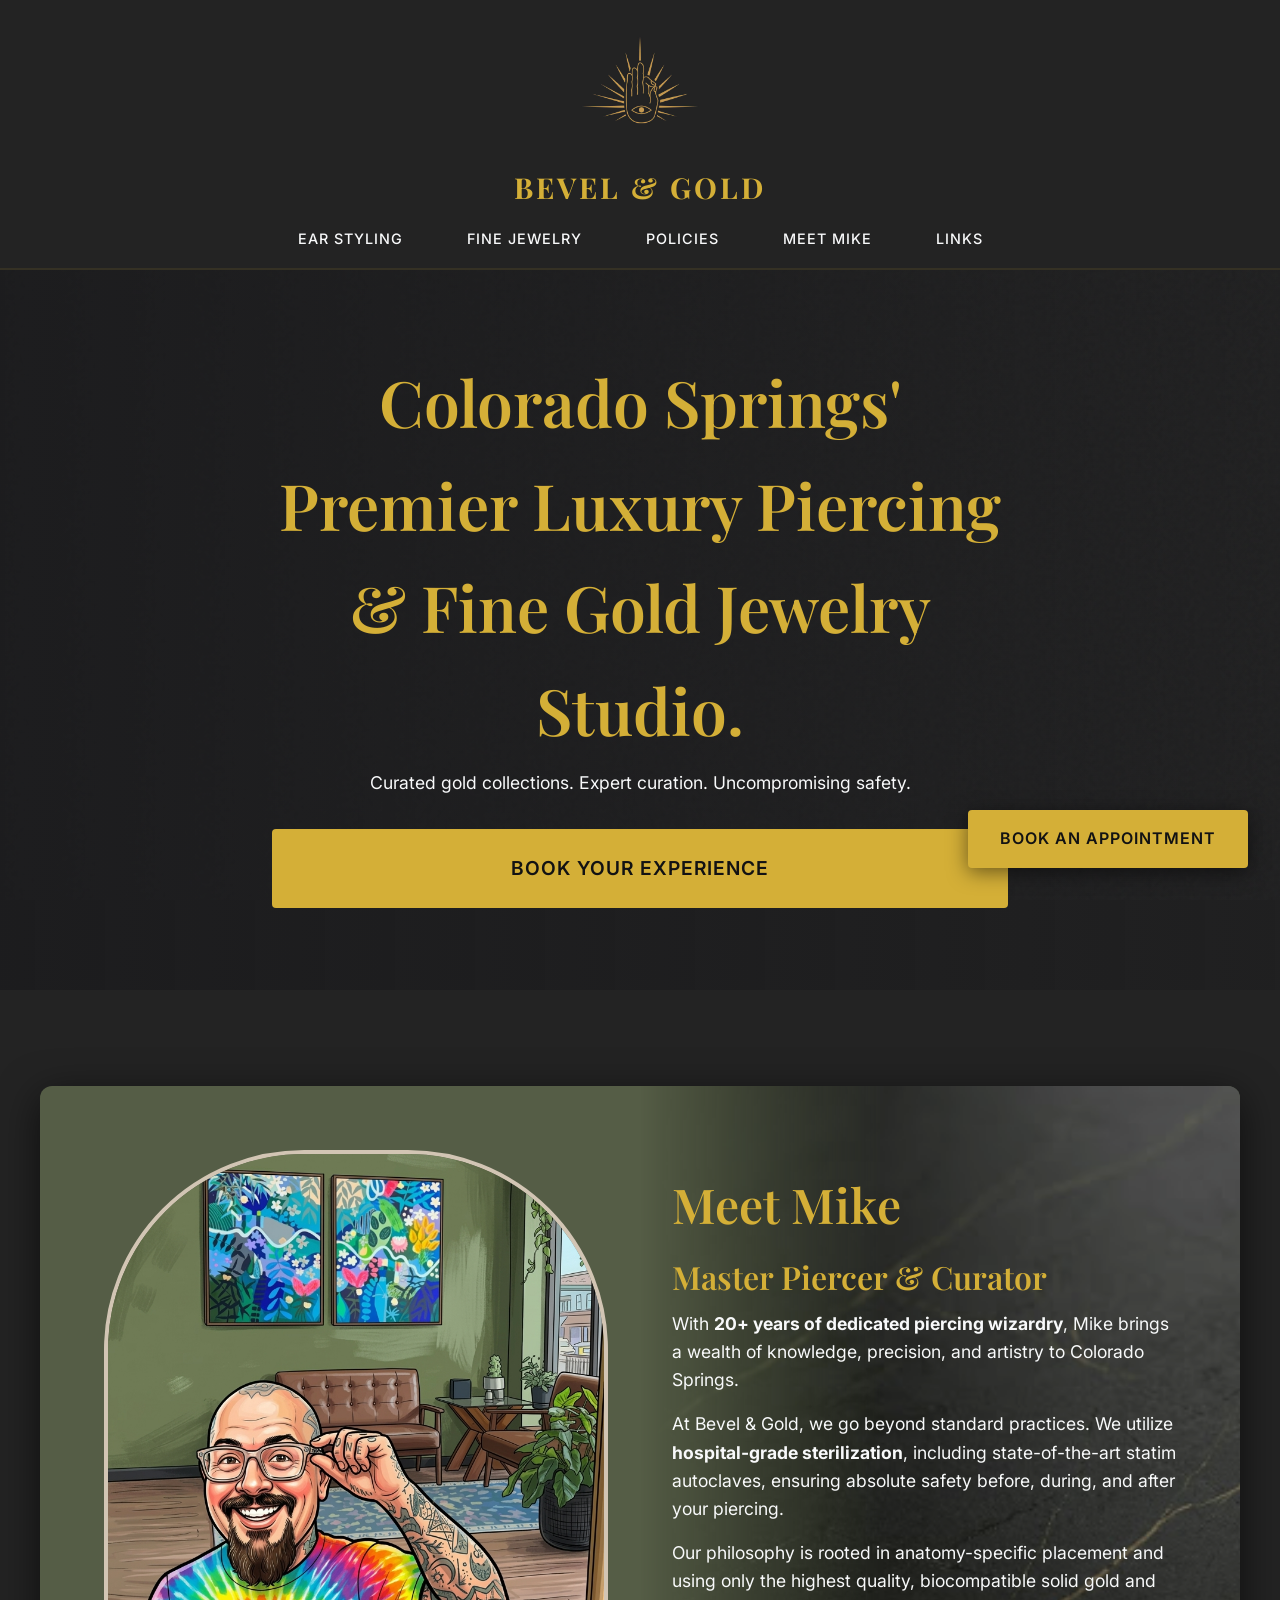
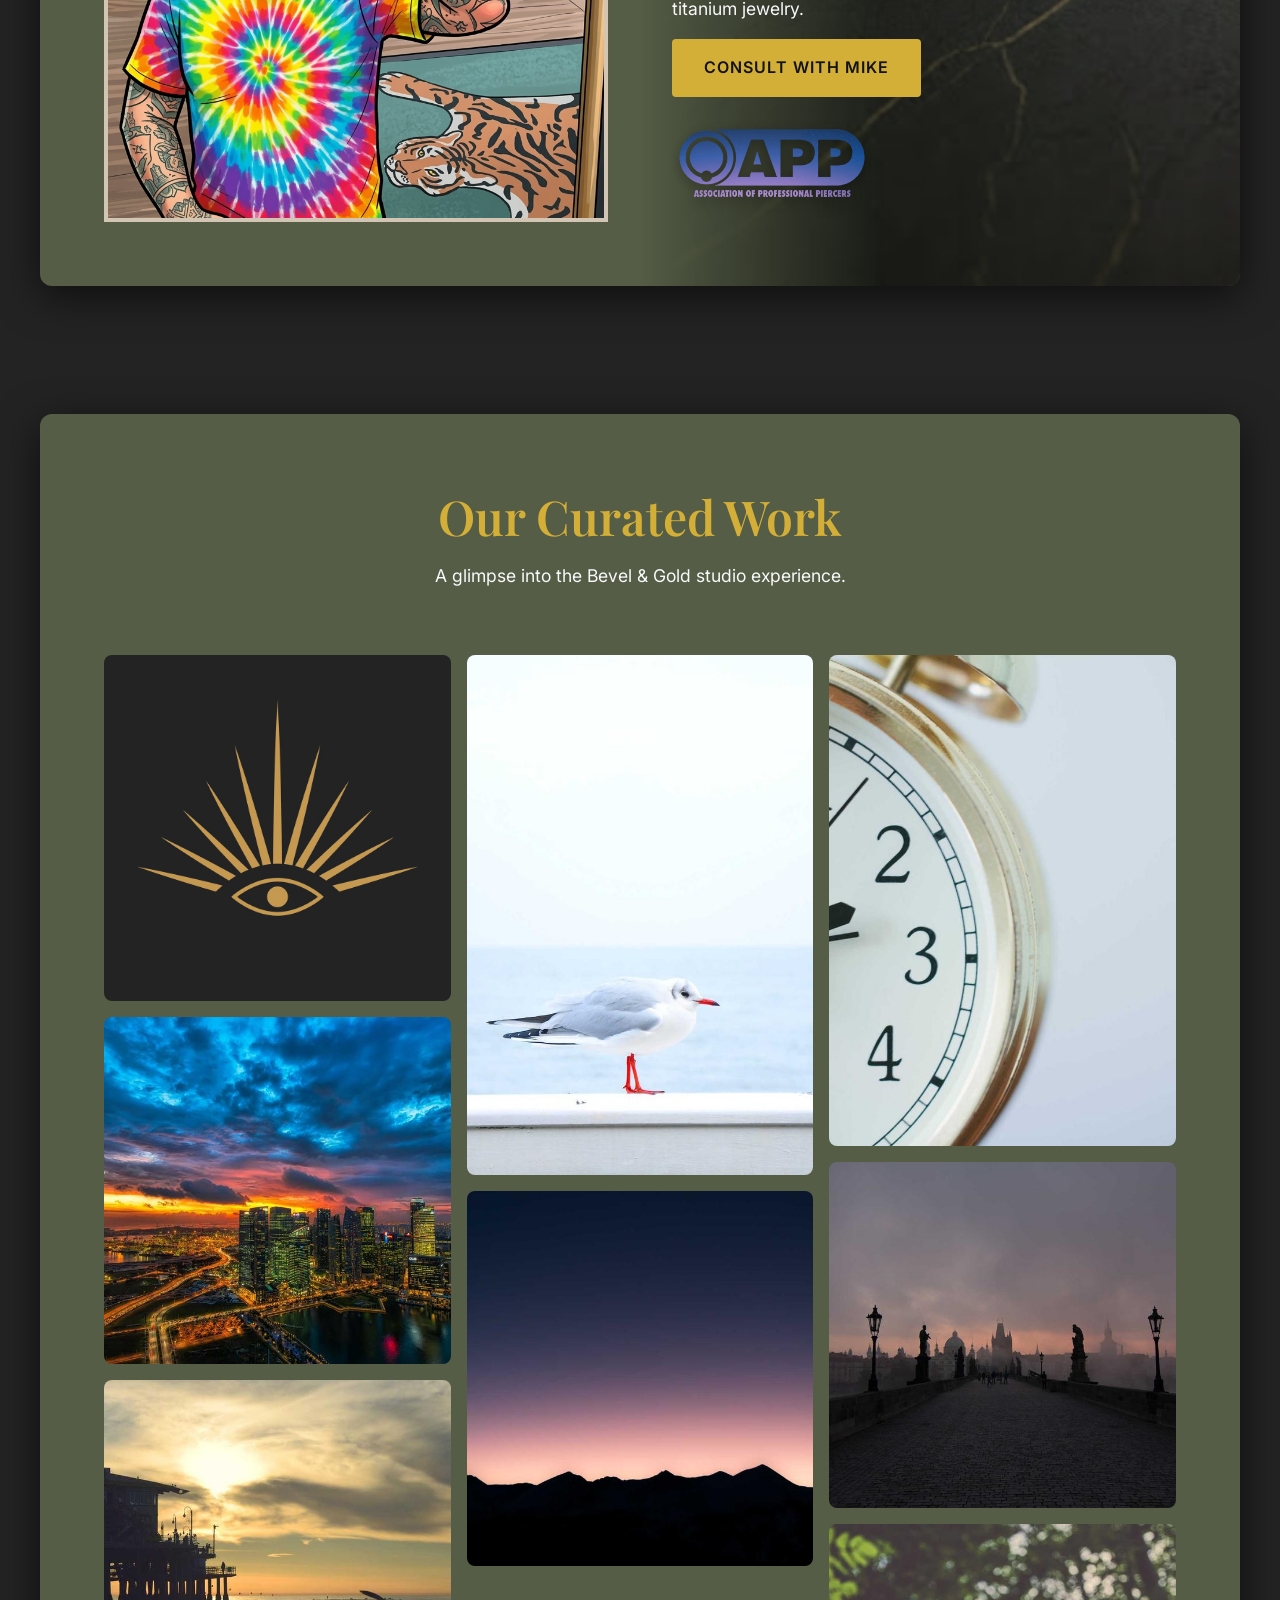
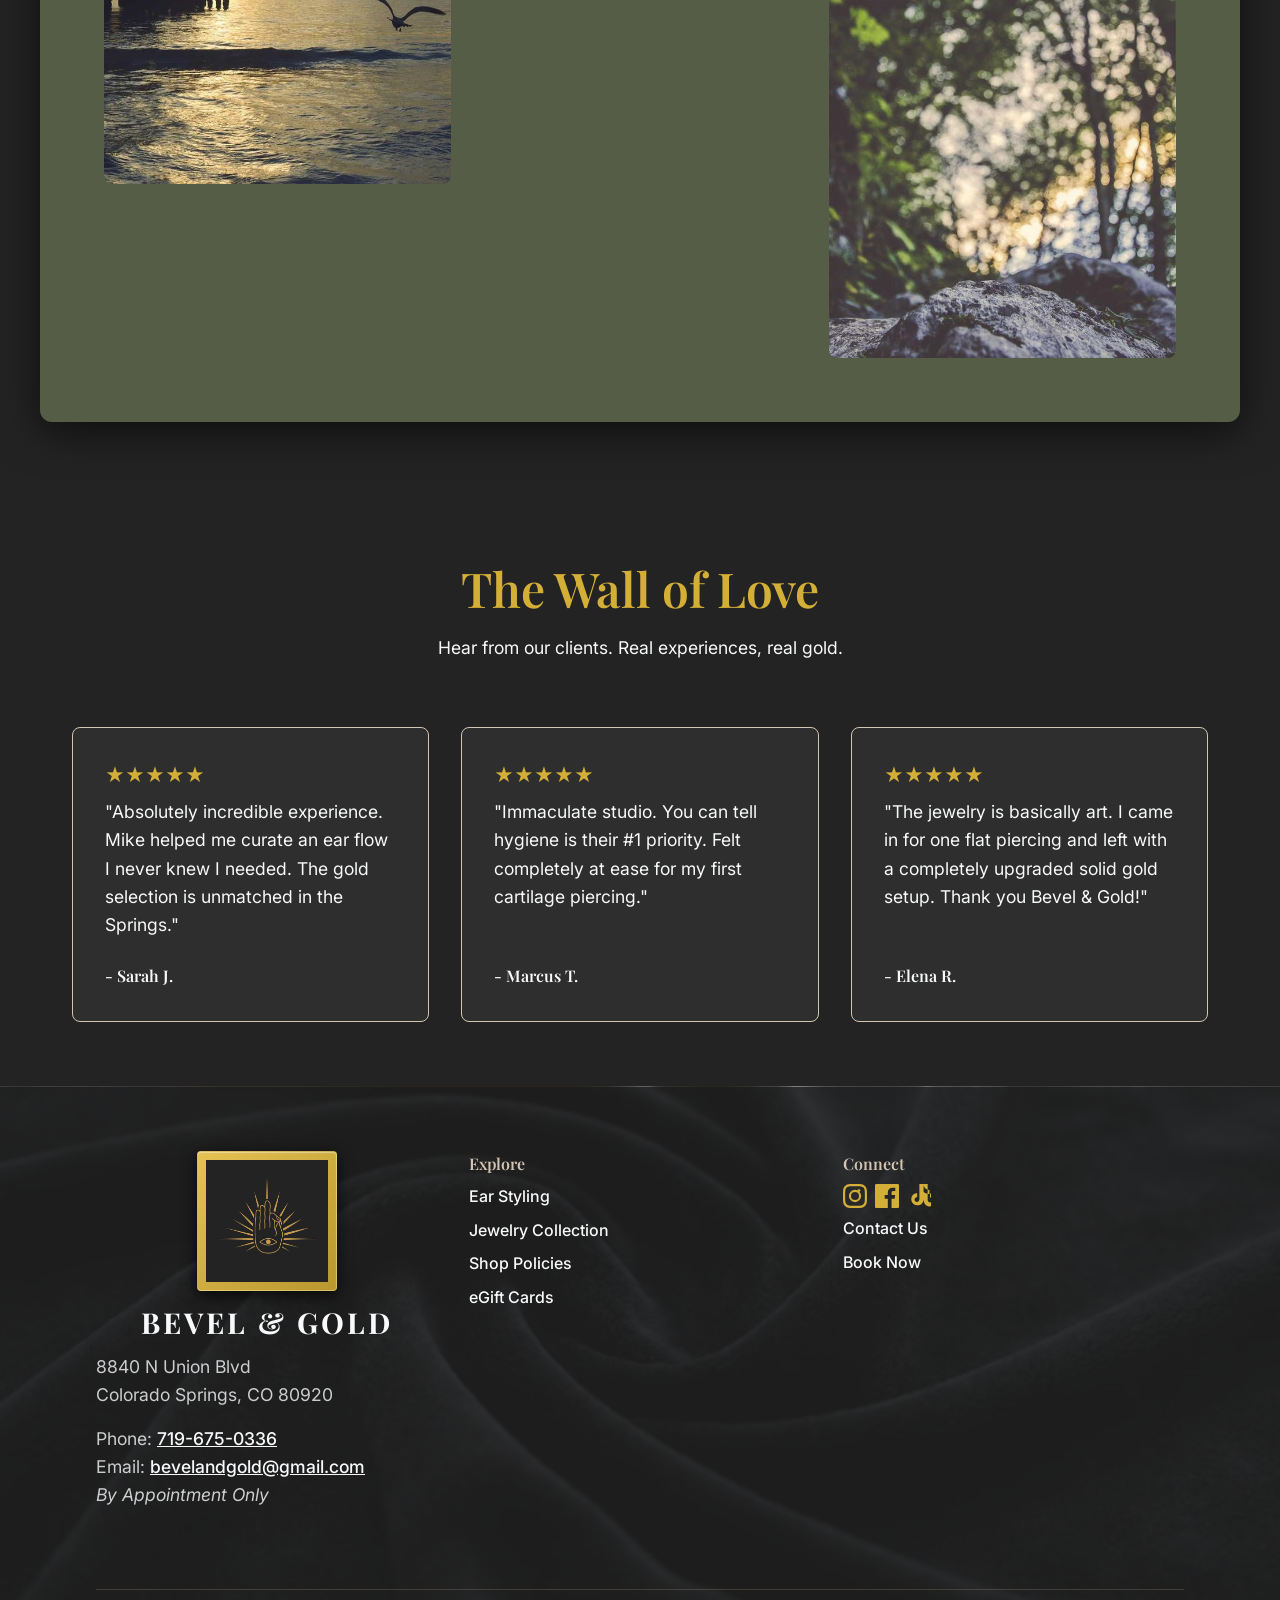
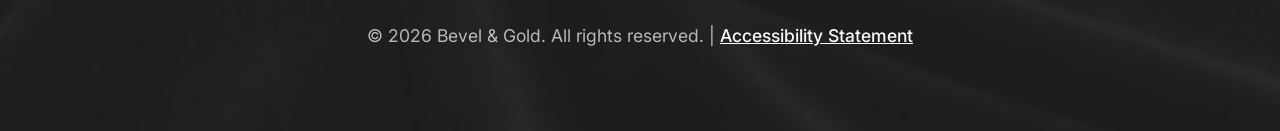
==== index.html @ 04fbb770 "Initial commit of Bevel & Gold redesign" ====
<!DOCTYPE html>
<html lang="en">
<head>
    <meta charset="UTF-8">
    <meta name="viewport" content="width=device-width, initial-scale=1.0">
    <title>Bevel & Gold | Luxury Piercing & Fine Jewelry in Colorado Springs</title>
    <meta name="description" content="Colorado Springs' premier luxury piercing and fine gold jewelry studio. Experience 20+ years of expertise and hospital-grade sterilization.">
    
    <!-- Google Fonts -->
    <link rel="preconnect" href="https://fonts.googleapis.com">
    <link rel="preconnect" href="https://fonts.gstatic.com" crossorigin>
    <link href="https://fonts.googleapis.com/css2?family=Inter:wght@400;500;600&family=Playfair+Display:wght@400;600;700&display=swap" rel="stylesheet">
    
    <!-- Custom CSS -->
    <link rel="stylesheet" href="css/style.css">
    
    <!-- Schema Markup for Local Business -->
    <script type="application/ld+json">
    {
      "@context": "https://schema.org",
      "@type": "HealthAndBeautyBusiness",
      "name": "Bevel & Gold",
      "image": "https://www.bevelandgold.com/images/logo-placeholder.jpg",
      "@id": "",
      "url": "https://www.bevelandgold.com",
      "telephone": "+1-719-675-0336",
      "email": "bevelandgold@gmail.com",
      "priceRange": "$$",
      "address": {
        "@type": "PostalAddress",
        "streetAddress": "8840 N Union Blvd",
        "addressLocality": "Colorado Springs",
        "addressRegion": "CO",
        "postalCode": "80920",
        "addressCountry": "US"
      },
      "geo": {
        "@type": "GeoCoordinates",
        "latitude": 38.9567,
        "longitude": -104.7738
      },
      "sameAs": [
        "https://www.instagram.com/bevelandgold.piercing/",
        "https://www.facebook.com/profile.php?id=61557589727909"
      ]
    }
    </script>
</head>
<body>

    <!-- Skip Navigation Link for Accessibility -->
    <a href="#main-content" class="skip-link" style="position:absolute; left:-10000px; top:auto; width:1px; height:1px; overflow:hidden;" tabindex="0">Skip to main content</a>

    <!-- Sticky CTA -->
    <a href="https://book.squareup.com/appointments/sed3t0elav9za6/location/LBR8H3HD27EVS/services" target="_blank" rel="noopener" class="btn sticky-cta" aria-label="Book an Appointment">Book an Appointment</a>

    <header>
        <nav class="navbar" aria-label="Main Navigation">
            <a href="index.html" class="nav-brand" aria-label="Bevel & Gold Home">
                <img src="images/logo.png" alt="Bevel & Gold Logo - Eye in Hand" class="site-logo">
                Bevel & Gold
            </a>
            <button class="menu-toggle" id="menu-toggle" aria-expanded="false" aria-controls="nav-links" aria-label="Open menu">
                ☰
            </button>
            <ul class="nav-links" id="nav-links">
                <li><a href="ear-styling.html">Ear Styling</a></li>
                <li><a href="fine-body-jewelry.html">Fine Jewelry</a></li>
                <li><a href="policies.html">Policies</a></li>
                <li><a href="#meet-mike">Meet Mike</a></li>
                <li><a href="links.html">Links</a></li>
            </ul>
        </nav>
    </header>

    <main id="main-content">
        <!-- Hero Section -->
        <section class="hero" aria-labelledby="hero-heading">
            <!-- Video Background Placeholder -->
            <video class="hero-video-bg" autoplay loop muted playsinline aria-hidden="true" poster="images/video-poster-placeholder.jpg">
                <!-- Source tags would go here, e.g., <source src="videos/hero-jewelry.mp4" type="video/mp4"> -->
            </video>
            <div class="hero-overlay"></div>
            
            <div class="hero-content container">
                <h1 id="hero-heading">Colorado Springs' Premier Luxury Piercing & Fine Gold Jewelry Studio.</h1>
                <p>Curated gold collections. Expert curation. Uncompromising safety.</p>
                <div class="hero-cta">
                    <a href="https://book.squareup.com/appointments/sed3t0elav9za6/location/LBR8H3HD27EVS/services" target="_blank" rel="noopener" class="btn btn-large" aria-label="Book a piercing appointment">Book Your Experience</a>
                </div>
            </div>
        </section>

        <!-- Meet Mike Section -->
        <section id="meet-mike" class="section" aria-labelledby="meet-heading">
            <div class="container luxury-card moody-transition" style="padding: var(--spacing-xl); margin-top: var(--spacing-lg);">
                <div class="grid-2">
                    <div class="meet-image-container">
                    <!-- Arch Mask Image -->
                    <img src="images/mike-portrait.jpg" alt="Portrait of Mike, Master Piercer at Bevel & Gold" class="arch-mask" width="600" height="800">
                </div>
                <div class="meet-text-container">
                    <h2 id="meet-heading">Meet Mike</h2>
                    <h3>Master Piercer & Curator</h3>
                    <p>With <strong>20+ years of dedicated piercing wizardry</strong>, Mike brings a wealth of knowledge, precision, and artistry to Colorado Springs.</p>
                    <p>At Bevel & Gold, we go beyond standard practices. We utilize <strong>hospital-grade sterilization</strong>, including state-of-the-art statim autoclaves, ensuring absolute safety before, during, and after your piercing.</p>
                    <p>Our philosophy is rooted in anatomy-specific placement and using only the highest quality, biocompatible solid gold and titanium jewelry.</p>
                    <a href="https://book.squareup.com/appointments/sed3t0elav9za6/location/LBR8H3HD27EVS/services" target="_blank" rel="noopener" class="btn" aria-label="Book an appointment with Mike" style="margin-bottom: var(--spacing-md);">Consult with Mike</a>
                    <div class="app-member-badge" style="margin-top: var(--spacing-sm);">
                        <img src="images/app-logo.png" alt="Proud Member of the Association of Professional Piercers" style="max-width: 200px; filter: drop-shadow(0 4px 6px rgba(0,0,0,0.3));">
                    </div>
                </div>
                </div>
            </div>
        </section>

        <!-- Portfolio Gallery Section -->
        <section id="portfolio-gallery" class="section" aria-labelledby="portfolio-heading">
            <div class="container luxury-card" style="padding: var(--spacing-xl);">
                <div style="text-align: center; margin-bottom: var(--spacing-xl);">
                    <h2 id="portfolio-heading">Our Curated Work</h2>
                    <p>A glimpse into the Bevel & Gold studio experience.</p>
                </div>
                <div class="masonry-gallery">
                    <figure>
                        <img src="./images/portfolio-1.webp" alt="Healed daith piercing with 14k solid gold beaded ring" loading="lazy">
                    </figure>
                    <figure>
                        <img src="./images/portfolio-2.webp" alt="Curated ear styling featuring multiple helix piercings with gemstone ends" loading="lazy">
                    </figure>
                    <figure>
                        <img src="./images/portfolio-3.webp" alt="Fresh conch piercing styled with a delicate gold chain and diamond stud" loading="lazy">
                    </figure>
                    <figure>
                        <img src="./images/portfolio-4.webp" alt="Close-up of a high-polish 18k gold septum clicker" loading="lazy">
                    </figure>
                    <figure>
                        <img src="./images/portfolio-5.webp" alt="Triple forward helix styled with graduated solid gold accents" loading="lazy">
                    </figure>
                    <figure>
                        <img src="./images/portfolio-6.webp" alt="Tragus piercing with a genuine opal set in a yellow gold bezel" loading="lazy">
                    </figure>
                    <figure>
                        <img src="./images/portfolio-7.webp" alt="Custom ear curation showing a balanced mix of rings and stud placements" loading="lazy">
                    </figure>
                    <figure>
                        <img src="./images/portfolio-8.webp" alt="Rook piercing featuring a curved barbell with genuine diamond ends" loading="lazy">
                    </figure>
                </div>
            </div>
        </section>

        <!-- Wall of Love Section -->
        <section id="reviews" class="section" aria-labelledby="reviews-heading">
            <div class="container">
                <div style="text-align: center; margin-bottom: var(--spacing-xl);">
                    <h2 id="reviews-heading">The Wall of Love</h2>
                    <p>Hear from our clients. Real experiences, real gold.</p>
                </div>
                
                <!-- Modular Review Grid for API-driven Widget -->
                <div class="grid-3" aria-live="polite">
                    <!-- Placeholder Review 1 -->
                    <article class="review-card">
                        <div class="stars" aria-label="5 out of 5 stars">★★★★★</div>
                        <p>"Absolutely incredible experience. Mike helped me curate an ear flow I never knew I needed. The gold selection is unmatched in the Springs."</p>
                        <div class="review-author">- Sarah J.</div>
                    </article>
                    
                    <!-- Placeholder Review 2 -->
                    <article class="review-card">
                        <div class="stars" aria-label="5 out of 5 stars">★★★★★</div>
                        <p>"Immaculate studio. You can tell hygiene is their #1 priority. Felt completely at ease for my first cartilage piercing."</p>
                        <div class="review-author">- Marcus T.</div>
                    </article>
                    
                    <!-- Placeholder Review 3 -->
                    <article class="review-card">
                        <div class="stars" aria-label="5 out of 5 stars">★★★★★</div>
                        <p>"The jewelry is basically art. I came in for one flat piercing and left with a completely upgraded solid gold setup. Thank you Bevel & Gold!"</p>
                        <div class="review-author">- Elena R.</div>
                    </article>
                </div>
            </div>
        </section>
    </main>

    <footer class="pinstripe-bg footer-moody">
        <div class="container">
            <div class="footer-content">
                <div>
                    <a href="index.html" class="nav-brand" aria-label="Bevel & Gold Home" style="margin-bottom: var(--spacing-sm);">
                        <img src="images/logo.png" alt="Bevel & Gold Logo" class="site-logo">
                        <span style="color: var(--text-primary);">Bevel & Gold</span>
                    </a>
                    <p style="color: rgba(248, 249, 250, 0.8);">8840 N Union Blvd<br>Colorado Springs, CO 80920</p>
                    <p style="color: rgba(248, 249, 250, 0.8); margin-top: var(--spacing-sm);">
                        Phone: <a href="tel:7196750336" aria-label="Call Bevel & Gold" style="text-decoration: underline;">719-675-0336</a><br>
                        Email: <a href="mailto:bevelandgold@gmail.com" aria-label="Email Bevel & Gold" style="text-decoration: underline;">bevelandgold@gmail.com</a><br>
                        <em>By Appointment Only</em>
                    </p>
                </div>
                <nav aria-label="Footer Navigation">
                    <h4 style="color: var(--warm-neutral);">Explore</h4>
                    <ul style="list-style: none; display: flex; flex-direction: column; gap: 0.5rem;">
                        <li><a href="ear-styling.html">Ear Styling</a></li>
                        <li><a href="fine-body-jewelry.html">Jewelry Collection</a></li>
                        <li><a href="policies.html">Shop Policies</a></li>
                        <li><a href="https://squareup.com/gift/MLN8Q2M6KC8PQ/order" target="_blank" rel="noopener">eGift Cards</a></li>
                    </ul>
                </nav>
                <div>
                    <h4 style="color: var(--warm-neutral);">Connect</h4>
                    <div style="display: flex; gap: var(--spacing-sm); margin-bottom: var(--spacing-sm);">
                        <a href="https://www.instagram.com/bevelandgold.piercing/" aria-label="Follow us on Instagram" target="_blank" rel="noopener" class="social-icon">
                            <svg width="24" height="24" viewBox="0 0 24 24" fill="currentColor" xmlns="http://www.w3.org/2000/svg"><path d="M12 2.163c3.204 0 3.584.012 4.85.07 3.252.148 4.771 1.691 4.919 4.919.058 1.265.069 1.645.069 4.849 0 3.205-.012 3.584-.069 4.849-.149 3.225-1.664 4.771-4.919 4.919-1.266.058-1.644.07-4.85.07-3.204 0-3.584-.012-4.849-.07-3.26-.149-4.771-1.699-4.919-4.92-.058-1.265-.07-1.644-.07-4.849 0-3.204.013-3.583.07-4.849.149-3.227 1.664-4.771 4.919-4.919 1.266-.057 1.645-.069 4.849-.069zM12 0C8.741 0 8.333.014 7.053.072 2.695.272.273 2.69.073 7.052.014 8.333 0 8.741 0 12c0 3.259.014 3.668.072 4.948.2 4.358 2.618 6.78 6.98 6.98C8.333 23.986 8.741 24 12 24c3.259 0 3.668-.014 4.948-.072 4.354-.2 6.782-2.618 6.979-6.98.059-1.28.073-1.689.073-4.948 0-3.259-.014-3.667-.072-4.947-.196-4.354-2.617-6.78-6.979-6.98C15.668.014 15.259 0 12 0zm0 5.838a6.162 6.162 0 100 12.324 6.162 6.162 0 000-12.324zM12 16a4 4 0 110-8 4 4 0 010 8zm3.98-10.822a1.44 1.44 0 100 2.881 1.44 1.44 0 000-2.881z"/></svg>
                        </a>
                        <a href="https://www.facebook.com/profile.php?id=61557589727909" aria-label="Follow us on Facebook" target="_blank" rel="noopener" class="social-icon">
                            <svg width="24" height="24" viewBox="0 0 24 24" fill="currentColor" xmlns="http://www.w3.org/2000/svg"><path d="M22.675 0h-21.35c-.732 0-1.325.593-1.325 1.325v21.351c0 .731.593 1.324 1.325 1.324h11.495v-9.294h-3.128v-3.622h3.128v-2.671c0-3.1 1.893-4.788 4.659-4.788 1.325 0 2.463.099 2.795.143v3.24l-1.918.001c-1.504 0-1.795.715-1.795 1.763v2.313h3.587l-.467 3.622h-3.12v9.293h6.116c.73 0 1.323-.593 1.323-1.325v-21.35c0-.732-.593-1.325-1.325-1.325z"/></svg>
                        </a>
                        <a href="https://www.tiktok.com/@bevel.gold" aria-label="Follow us on TikTok" target="_blank" rel="noopener" class="social-icon">
                            <svg width="24" height="24" viewBox="0 0 24 24" fill="currentColor" xmlns="http://www.w3.org/2000/svg"><path d="M12.53.02c1.31-.02 2.61-.01 3.91-.02.08 1.53.63 3.09 1.75 4.17 1.12 1.11 2.7 1.62 4.24 1.79v4.03c-1.44-.05-2.89-.35-4.2-.97-.57-.26-1.1-.59-1.62-.93v7.2c0 1.96.53 3.97 1.83 5.34 1.48 1.57 3.73 2.19 5.8 1.63 2.11-.57 3.8-2.15 4.54-4.17.65-1.78.61-3.83-.34-5.5-.9-1.57-2.45-2.61-4.23-2.94-.4-.08-.81-.13-1.22-.16v4.06c.2.02.4.05.59.1.7.2 1.34.69 1.7 1.31.3.5.4 1.1.25 1.67-.18.73-.7 1.35-1.37 1.63-.78.33-1.73.23-2.42-.25-.6-.42-1.02-1.13-1.05-1.87-.03-2.31 0-4.63-.02-6.94V0h-4.06c.01 4.7-.01 9.4.01 14.1.06 1.79-.31 3.63-1.44 5.06-1.08 1.37-2.73 2.12-4.47 2.19-2.06.09-4.11-.8-5.32-2.52-1.04-1.47-1.37-3.41-.95-5.15.53-2.19 2.29-3.9 4.49-4.32.41-.08.84-.13 1.25-.15v4.06c-.19 0-.39-.02-.58.01-.6.1-1.15.46-1.52.93-.41.52-.61 1.25-.49 1.91.17.9.91 1.65 1.81 1.8.84.14 1.74-.2 2.26-.85.49-.6.76-1.41.74-2.19-.04-4.96-.02-9.92-.02-14.88z"/></svg>
                        </a>
                    </div>
                    <ul style="list-style: none; display: flex; flex-direction: column; gap: 0.5rem;">
                        <li><a href="index.html#contact" aria-label="Contact Us">Contact Us</a></li>
                        <li><a href="https://book.squareup.com/appointments/sed3t0elav9za6/location/LBR8H3HD27EVS/services" aria-label="Book an Appointment" target="_blank" rel="noopener">Book Now</a></li>
                    </ul>
                </div>
            </div>
            <div class="footer-bottom">
                <p>&copy; 2026 Bevel & Gold. All rights reserved. | <a href="policies.html" style="text-decoration: underline;">Accessibility Statement</a></p>
            </div>
        </div>
    </footer>

    <!-- Custom JS -->
    <script src="js/main.js"></script>
</body>
</html>
---- css/style.css ----
/* css/style.css - Bevel & Gold Design System */

/* CSS Variables */
:root {
  /* Moody Botanical Mid-Century Palette */
  --bg-primary: #232323; /* Explicitly matching the exact logo background hex */
  --bg-secondary: #555D46; /* Olive Drab replacing Sage Green */
  --accent-gold: #D4AF37; /* Antiqued Gold matching the ornate mirror */
  --accent-gold-hover: #b8972f;
  --warm-neutral: #d2c5b4; /* Light Oak Wood from the jewelry cases */
  --text-primary: #F8F9FA;
  --text-dark: #121213;
  
  /* Fonts */
  --font-heading: 'Playfair Display', serif;
  --font-body: 'Inter', sans-serif;
  
  /* Spacing */
  --spacing-sm: 0.5rem;
  --spacing-md: 1rem;
  --spacing-lg: 2rem;
  --spacing-xl: 4rem;
  
  /* Border Radius */
  --radius-sm: 4px;
  --radius-md: 8px;
  --radius-lg: 16px;
  --radius-arch: 200px 200px 0 0; /* Arch shaped mask */
}

/* Reset and Base Styles */
* {
  margin: 0;
  padding: 0;
  box-sizing: border-box;
}

body {
  font-family: var(--font-body);
  background-color: var(--bg-primary);
  color: var(--text-primary);
  line-height: 1.6;
  position: relative;
  min-height: 100vh;
}

/* GLOBAL MATTE NOISE OVERLAY */
body::before {
  content: "";
  position: fixed;
  top: 0;
  left: 0;
  width: 100vw;
  height: 100vh;
  pointer-events: none; /* Invisible to mouse clicks */
  z-index: 0; /* Behind content */
  opacity: 0.04; /* Luxury sweet spot */
  background-image: url('data:image/svg+xml,%3Csvg viewBox="0 0 200 200" xmlns="http://www.w3.org/2000/svg"%3E%3Cfilter id="noiseFilter"%3E%3CfeTurbulence type="fractalNoise" baseFrequency="0.85" numOctaves="3" stitchTiles="stitch"/%3E%3C/filter%3E%3Crect width="100%25" height="100%25" filter="url(%23noiseFilter)"/%3E%3C/svg%3E');
}

main, header, footer, section {
  position: relative;
  z-index: 1;
}

h1, h2, h3, h4, h5, h6 {
  font-family: var(--font-heading);
  font-weight: 600;
  margin-bottom: var(--spacing-sm);
  color: var(--accent-gold);
}

h1 { font-size: clamp(2.5rem, 5vw, 4rem); }
h2 { font-size: clamp(2rem, 4vw, 3rem); }
h3 { font-size: clamp(1.5rem, 3vw, 2rem); }

p {
  margin-bottom: var(--spacing-md);
  font-size: 1.1rem;
}

a {
  color: var(--text-primary);
  text-decoration: none;
  font-weight: 500;
  transition: color 0.3s ease;
}

a:hover, a:focus {
  color: var(--text-primary);
}

img {
  max-width: 100%;
  height: auto;
  display: block;
}

/* Accessibility - Focus States */
:focus-visible {
  outline: 3px solid var(--accent-gold);
  outline-offset: 4px;
}

/* Interactive Elements (Buttons) */
.btn {
  display: inline-flex;
  align-items: center;
  justify-content: center;
  padding: 1rem 2rem;
  background-color: var(--accent-gold);
  color: var(--text-dark); /* Ensure 4.5:1 contrast */
  font-family: var(--font-body);
  font-weight: 600;
  text-transform: uppercase;
  letter-spacing: 1px;
  border: none;
  border-radius: var(--radius-sm);
  cursor: pointer;
  transition: all 0.3s ease;
  font-size: 1rem;
}

.btn:hover {
  background-color: var(--accent-gold-hover);
  transform: translateY(-2px);
  box-shadow: 0 4px 15px rgba(212, 175, 55, 0.3); /* Soft gold glow */
}

.btn-large {
  padding: 1.5rem 3rem;
  font-size: 1.2rem;
  width: 100%;
}

/* Navigation */
.navbar {
  display: flex;
  flex-direction: column;
  justify-content: center;
  align-items: center;
  padding: var(--spacing-md) 5%;
  position: relative;
  background-color: var(--bg-primary);
  width: 100%;
  z-index: 1000;
  gap: var(--spacing-sm);
  border-bottom: 2px solid rgba(212, 175, 55, 0.1);
}

.nav-brand {
  font-family: var(--font-heading);
  font-size: 1.8rem;
  font-weight: 700;
  color: var(--accent-gold);
  text-transform: uppercase;
  letter-spacing: 3px;
  display: flex;
  flex-direction: column;
  align-items: center;
  gap: var(--spacing-sm);
  margin-bottom: var(--spacing-sm);
}

.site-logo {
  height: 140px;
  width: auto;
}

.nav-links {
  display: flex;
  gap: var(--spacing-xl);
  list-style: none;
}

.nav-links a {
  font-weight: 500;
  text-transform: uppercase;
  font-size: 0.9rem;
  letter-spacing: 1px;
}

.nav-links a:hover {
  color: var(--accent-gold);
}

.menu-toggle {
  display: none;
  background: none;
  border: none;
  color: var(--text-primary);
  font-size: 1.5rem;
  cursor: pointer;
}

/* Luxury Container Card Accent */
.luxury-card {
  background-color: var(--bg-secondary); /* Sage Green Accent */
  border-radius: 12px;
  box-shadow: 0 10px 40px rgba(0,0,0,0.6);
  overflow: hidden;
  position: relative;
}

/* =========================================
   PORTFOLIO MASONRY GALLERY
========================================= */
.masonry-gallery {
  column-count: 1;
  column-gap: 16px;
  width: 100%;
}

@media (min-width: 768px) {
  .masonry-gallery {
    column-count: 2;
  }
}

@media (min-width: 1024px) {
  .masonry-gallery {
    column-count: 3;
  }
}

.masonry-gallery figure {
  margin: 0 0 16px;
  break-inside: avoid;
  border-radius: 8px;
  overflow: hidden;
  position: relative;
  transition: transform 0.3s ease, box-shadow 0.3s ease;
}

.masonry-gallery figure img {
  width: 100%;
  height: auto;
  display: block;
  object-fit: cover;
  transition: transform 0.3s ease;
}

.masonry-gallery figure:hover {
  box-shadow: 0 8px 24px rgba(212, 175, 55, 0.15);
}

.masonry-gallery figure:hover img {
  transform: scale(1.03);
}

/* Layout Utilities */
.container {
  max-width: 1200px;
  margin: 0 auto;
  padding: 0 var(--spacing-lg);
}

.section {
  padding: var(--spacing-xl) 0;
}

.bg-secondary {
  background-color: var(--bg-secondary);
}

/* Visual Motifs */
.arch-mask {
  border-radius: var(--radius-arch);
  overflow: hidden;
  border: 4px solid var(--warm-neutral);
  aspect-ratio: 3/4;
  object-fit: cover;
  transition: box-shadow 0.4s ease, transform 0.4s ease;
  background-color: var(--bg-primary); /* Prevents transparent image bleeding */
}

.arch-mask:hover {
  box-shadow: 0 0 30px rgba(212, 175, 55, 0.4); /* Golden Halation */
  transform: translateY(-5px);
}

.pinstripe-bg {
  /* Subtle vertical pinstripe background texture */
  background-color: var(--bg-primary);
  background-image: linear-gradient(90deg, transparent 50%, rgba(216, 184, 152, 0.05) 50%);
  background-size: 8px 8px;
}

/* Hero Section */
.hero {
  min-height: 80vh; /* Replaced 100vh so navbar flow works */
  display: flex;
  align-items: center;
  justify-content: center;
  position: relative;
  padding: 4rem 5%;
  overflow: hidden;
}

.hero-video-bg {
  position: absolute;
  top: 0;
  left: 0;
  width: 100%;
  height: 100%;
  object-fit: cover;
  z-index: -2;
  opacity: 0.3;
}

.hero-overlay {
  position: absolute;
  top: 0;
  left: 0;
  width: 100%;
  height: 100%;
  background: linear-gradient(to right, rgba(28, 28, 30, 0.9) 0%, rgba(28, 28, 30, 0.4) 100%);
  z-index: -1;
}

.hero-content {
  max-width: 800px;
  z-index: 1;
  text-align: center;
  margin: 0 auto;
}

.hero-cta {
  margin-top: var(--spacing-lg);
}

/* Sticky CTA */
.sticky-cta {
  position: fixed;
  bottom: var(--spacing-lg);
  right: var(--spacing-lg);
  z-index: 100;
  box-shadow: 0 4px 20px rgba(0,0,0,0.5);
}

/* Grid Layouts */
.grid-2 {
  display: grid;
  grid-template-columns: 1fr 1fr;
  gap: var(--spacing-xl);
  align-items: center;
}

.grid-3 {
  display: grid;
  grid-template-columns: repeat(auto-fit, minmax(300px, 1fr));
  gap: var(--spacing-lg);
}

/* Wall of Love (Reviews Widget Placeholder) */
.review-card {
  background-color: rgba(255, 255, 255, 0.05);
  border: 1px solid var(--warm-neutral);
  padding: var(--spacing-lg);
  border-radius: var(--radius-md);
  display: flex;
  flex-direction: column;
  gap: var(--spacing-sm);
  transition: box-shadow 0.4s ease, transform 0.4s ease;
}

.review-card:hover, .service-card:hover { /* Adding generalized halation */
  box-shadow: 0 0 40px rgba(212, 175, 55, 0.15); /* Subtle Golden Halation */
  transform: translateY(-5px);
  border-color: var(--accent-gold);
}

.social-icon {
  color: var(--accent-gold);
  transition: all 0.3s ease;
  display: inline-flex;
  align-items: center;
  justify-content: center;
}

.social-icon:hover {
  color: var(--text-primary);
  transform: scale(1.1);
  filter: drop-shadow(0 0 5px rgba(212, 175, 55, 0.4));
}

.stars {
  color: var(--accent-gold);
  font-size: 1.2rem;
}

.review-author {
  font-weight: 600;
  font-family: var(--font-heading);
  margin-top: auto;
}

/* Accordions for Policies */
.accordion {
  border-bottom: 1px solid var(--warm-neutral);
}

.accordion-header {
  width: 100%;
  background: none;
  border: none;
  color: var(--text-primary);
  font-family: var(--font-heading);
  font-size: 1.5rem;
  text-align: left;
  padding: var(--spacing-lg) 0;
  cursor: pointer;
  display: flex;
  justify-content: space-between;
  align-items: center;
}

.accordion-header::after {
  content: '+';
  color: var(--accent-gold);
  font-size: 2rem;
  transition: transform 0.3s ease;
}

.accordion-header[aria-expanded="true"]::after {
  transform: rotate(45deg);
}

.accordion-content {
  max-height: 0;
  overflow: hidden;
  transition: max-height 0.3s ease;
  visibility: hidden;
}

.accordion-content[aria-hidden="false"] {
  visibility: visible;
  max-height: 1000px; /* Arbitrary large number */
  padding-bottom: var(--spacing-lg);
}

/* Footer */
footer {
  padding: var(--spacing-xl) 5%;
  border-top: 1px solid rgba(216, 184, 152, 0.2);
}

.footer-content {
  display: grid;
  grid-template-columns: repeat(auto-fit, minmax(200px, 1fr));
  gap: var(--spacing-lg);
  margin-bottom: var(--spacing-xl);
}

.footer-bottom {
  text-align: center;
  padding-top: var(--spacing-lg);
  border-top: 1px solid rgba(216, 184, 152, 0.2);
  font-size: 0.9rem;
  color: rgba(248, 249, 250, 0.7);
}

/* Moody Luxury Additions */
.moody-transition {
  position: relative;
  z-index: 1;
}

.moody-transition::before {
  content: '';
  position: absolute;
  top: 0;
  right: 0;
  width: 50%;
  height: 100%;
  background-image: url('../images/charcoal-velvet.jpg');
  background-size: cover;
  background-position: left center;
  z-index: -1;
  mask-image: linear-gradient(to right, transparent, black 40%);
  -webkit-mask-image: linear-gradient(to right, transparent, black 40%);
  opacity: 0.8;
}

.footer-moody {
  background-image: url('../images/espresso-tufting.jpg');
  background-size: cover;
  background-position: center bottom;
  background-color: var(--bg-primary); 
  position: relative;
  z-index: 1;
}

.footer-moody::before {
  content: '';
  position: absolute;
  top: 0;
  left: 0;
  width: 100%;
  height: 100%;
  background-color: rgba(35, 35, 35, 0.85); /* Darken leather for legibility */
  z-index: -1;
}

.footer-moody .site-logo {
  background: linear-gradient(135deg, #E6C252 0%, #B8972F 100%);
  padding: 8px;
  border-radius: var(--radius-sm);
  box-shadow: 0 4px 15px rgba(0,0,0,0.8), inset 0 1px 1px rgba(255,255,255,0.4);
  mix-blend-mode: normal; /* Override lighten effect for plaque look */
  border: 1px solid rgba(255, 255, 255, 0.2);
}

/* Link in Bio Page Specific */
.links-page {
  display: flex;
  flex-direction: column;
  align-items: center;
  justify-content: center;
  min-height: 100vh;
  padding: var(--spacing-lg);
  text-align: center;
  /* Mood Leather Tufting */
  background-image: url('../images/espresso-tufting.jpg');
  background-size: cover;
  background-position: center;
  background-attachment: fixed;
  background-color: var(--bg-primary); /* Fallback */
  box-shadow: inset 0 0 100px rgba(0,0,0,0.8); /* Edge vignette for mood */
}

.links-page .site-logo {
    border-radius: var(--radius-arch);
    margin-bottom: var(--spacing-md);
    background-color: rgba(35, 35, 35, 0.4); /* Subtle behind logo */
    padding: var(--spacing-sm);
}

.links-brand {
  margin-bottom: var(--spacing-xl);
}

.links-brand h1 {
  font-size: 2.5rem;
  color: var(--accent-gold);
}

.links-container {
  width: 100%;
  max-width: 400px;
  display: flex;
  flex-direction: column;
  gap: var(--spacing-md);
}

/* Responsive Design */
@media (max-width: 768px) {
  .navbar {
    flex-direction: row;
    justify-content: space-between;
    padding-top: var(--spacing-md);
  }
  .nav-brand {
    font-size: 1.2rem;
    flex-direction: row;
  }
  .site-logo {
    height: 60px;
  }

  .nav-links {
    position: fixed;
    top: 80px;
    left: -100%;
    width: 100%;
    height: calc(100vh - 80px);
    background-color: var(--bg-primary);
    flex-direction: column;
    align-items: center;
    padding-top: var(--spacing-xl);
    transition: left 0.3s ease;
  }
  
  .nav-links.active {
    left: 0;
  }
  
  .menu-toggle {
    display: block;
  }
  
  .grid-2 {
    grid-template-columns: 1fr;
  }
  
  .hero-content {
    text-align: center;
  }
  
  .sticky-cta {
    bottom: var(--spacing-md);
    right: 50%;
    transform: translateX(50%);
    width: 90%;
    text-align: center;
  }
}
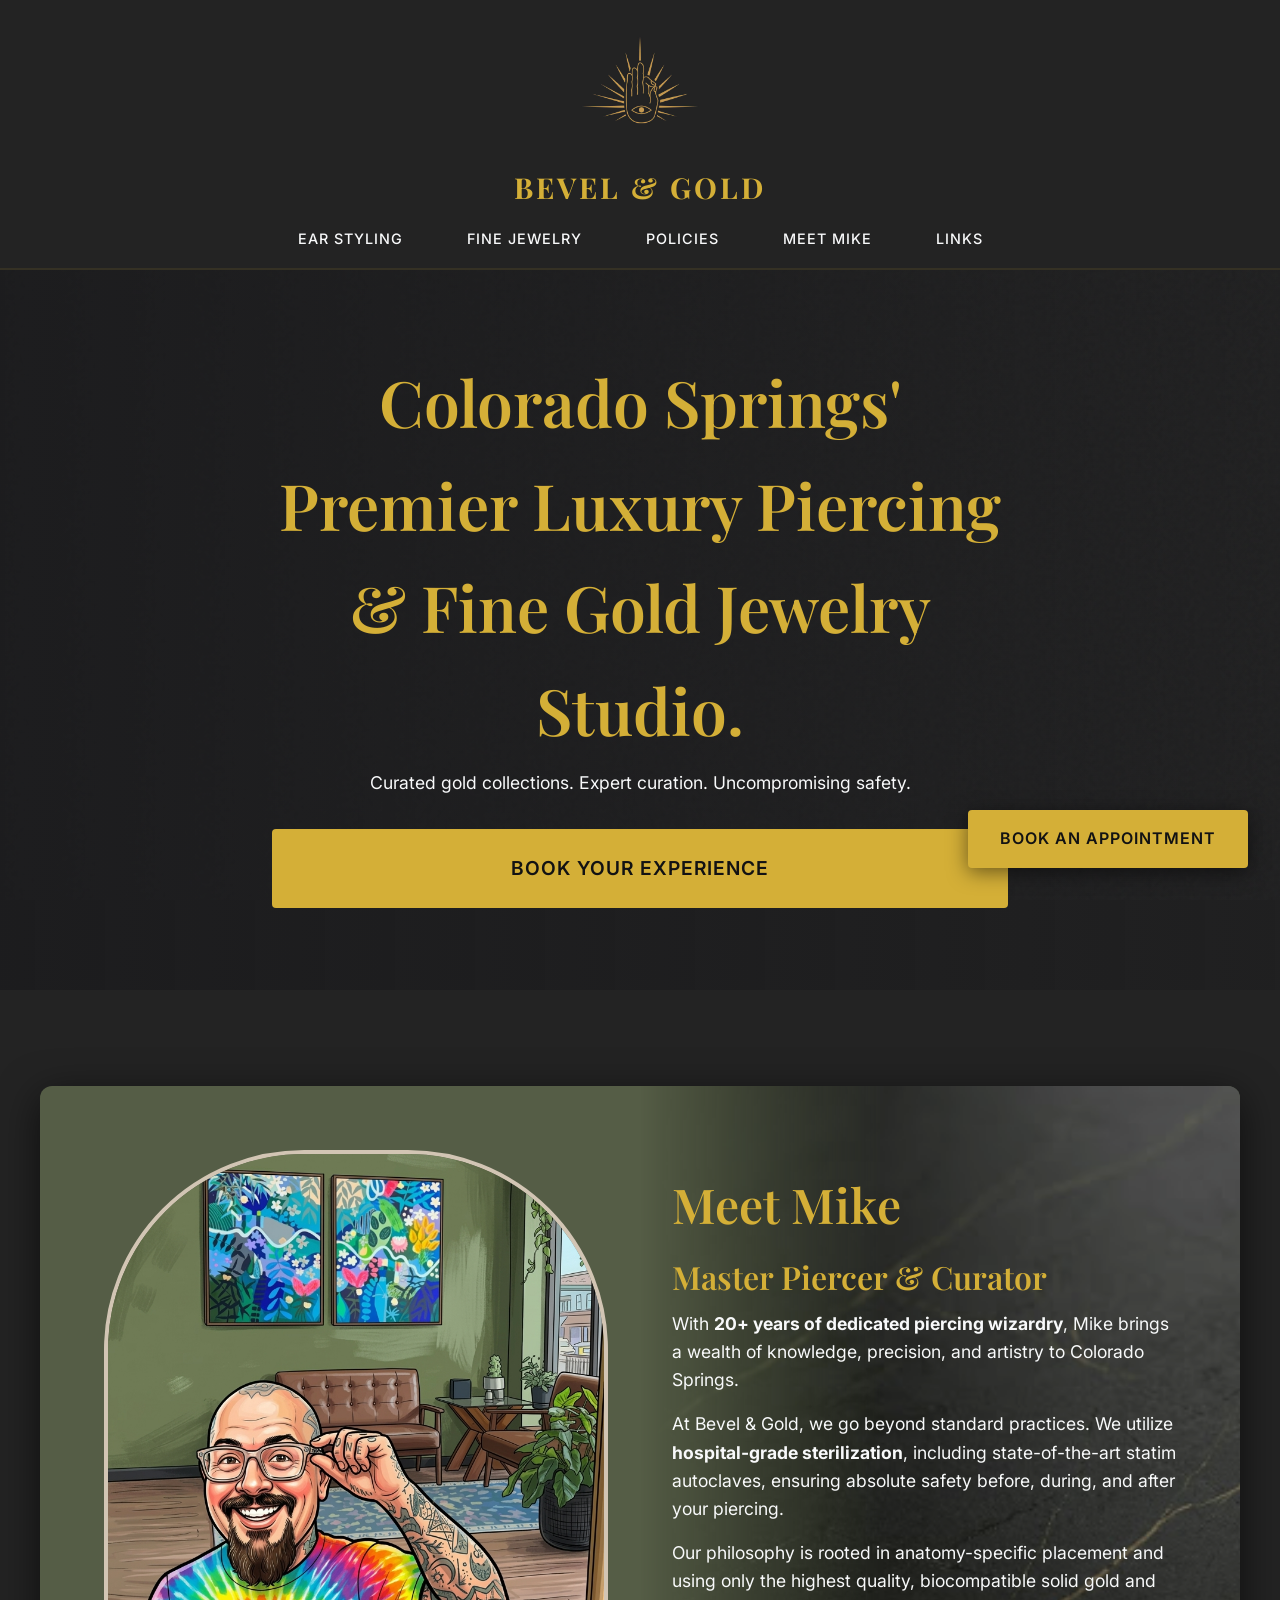
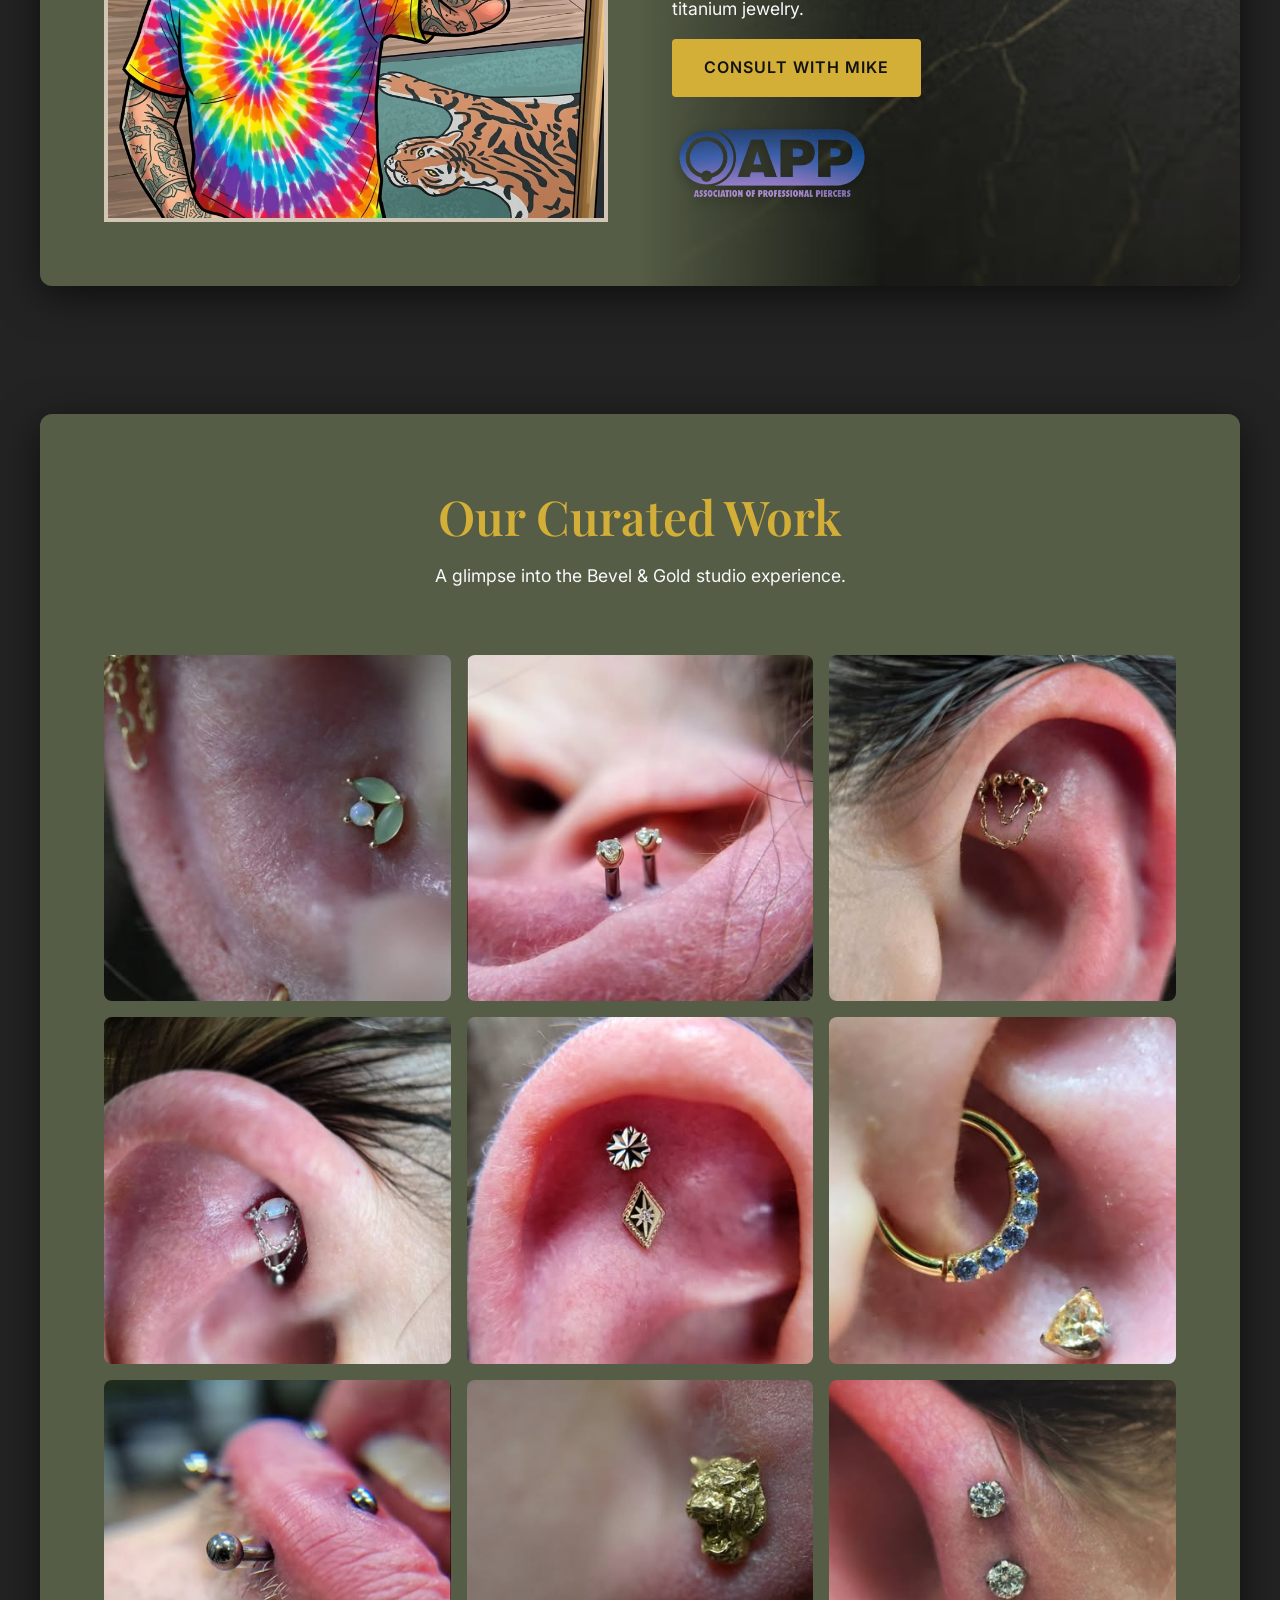
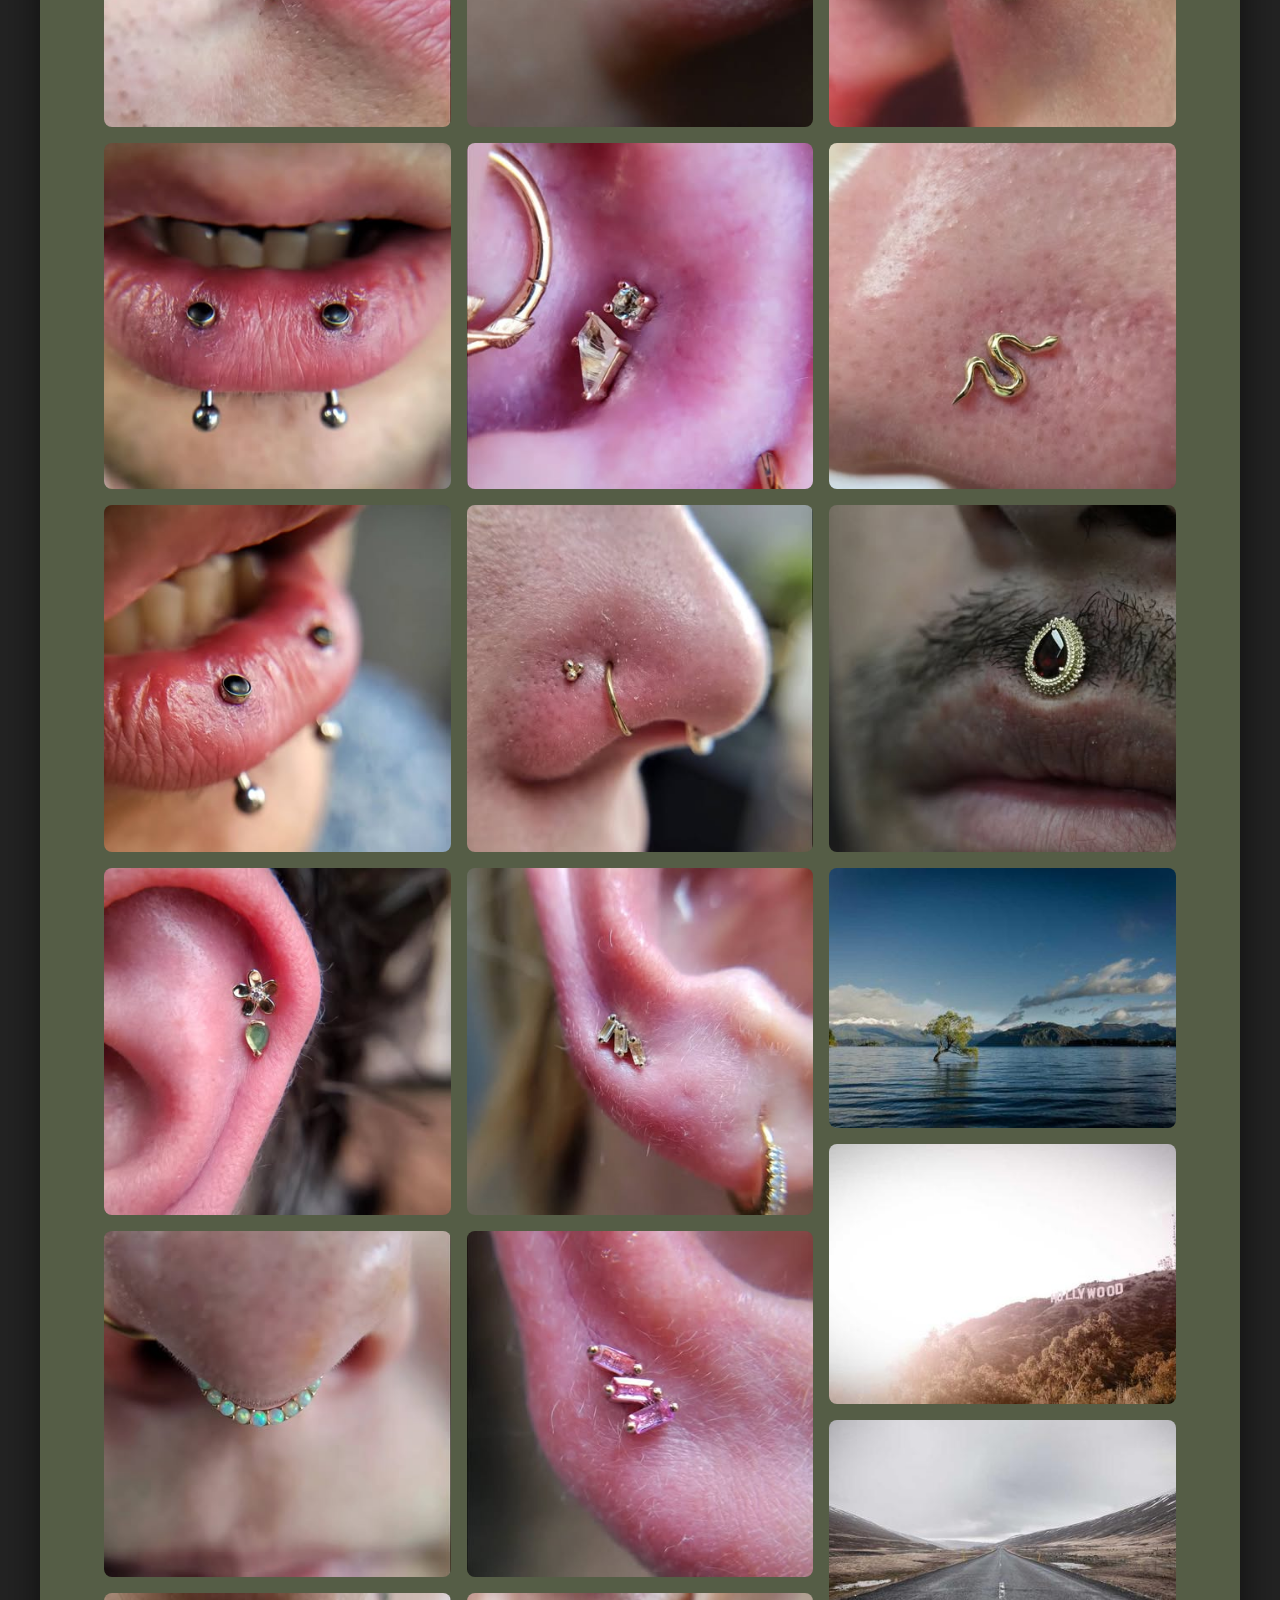
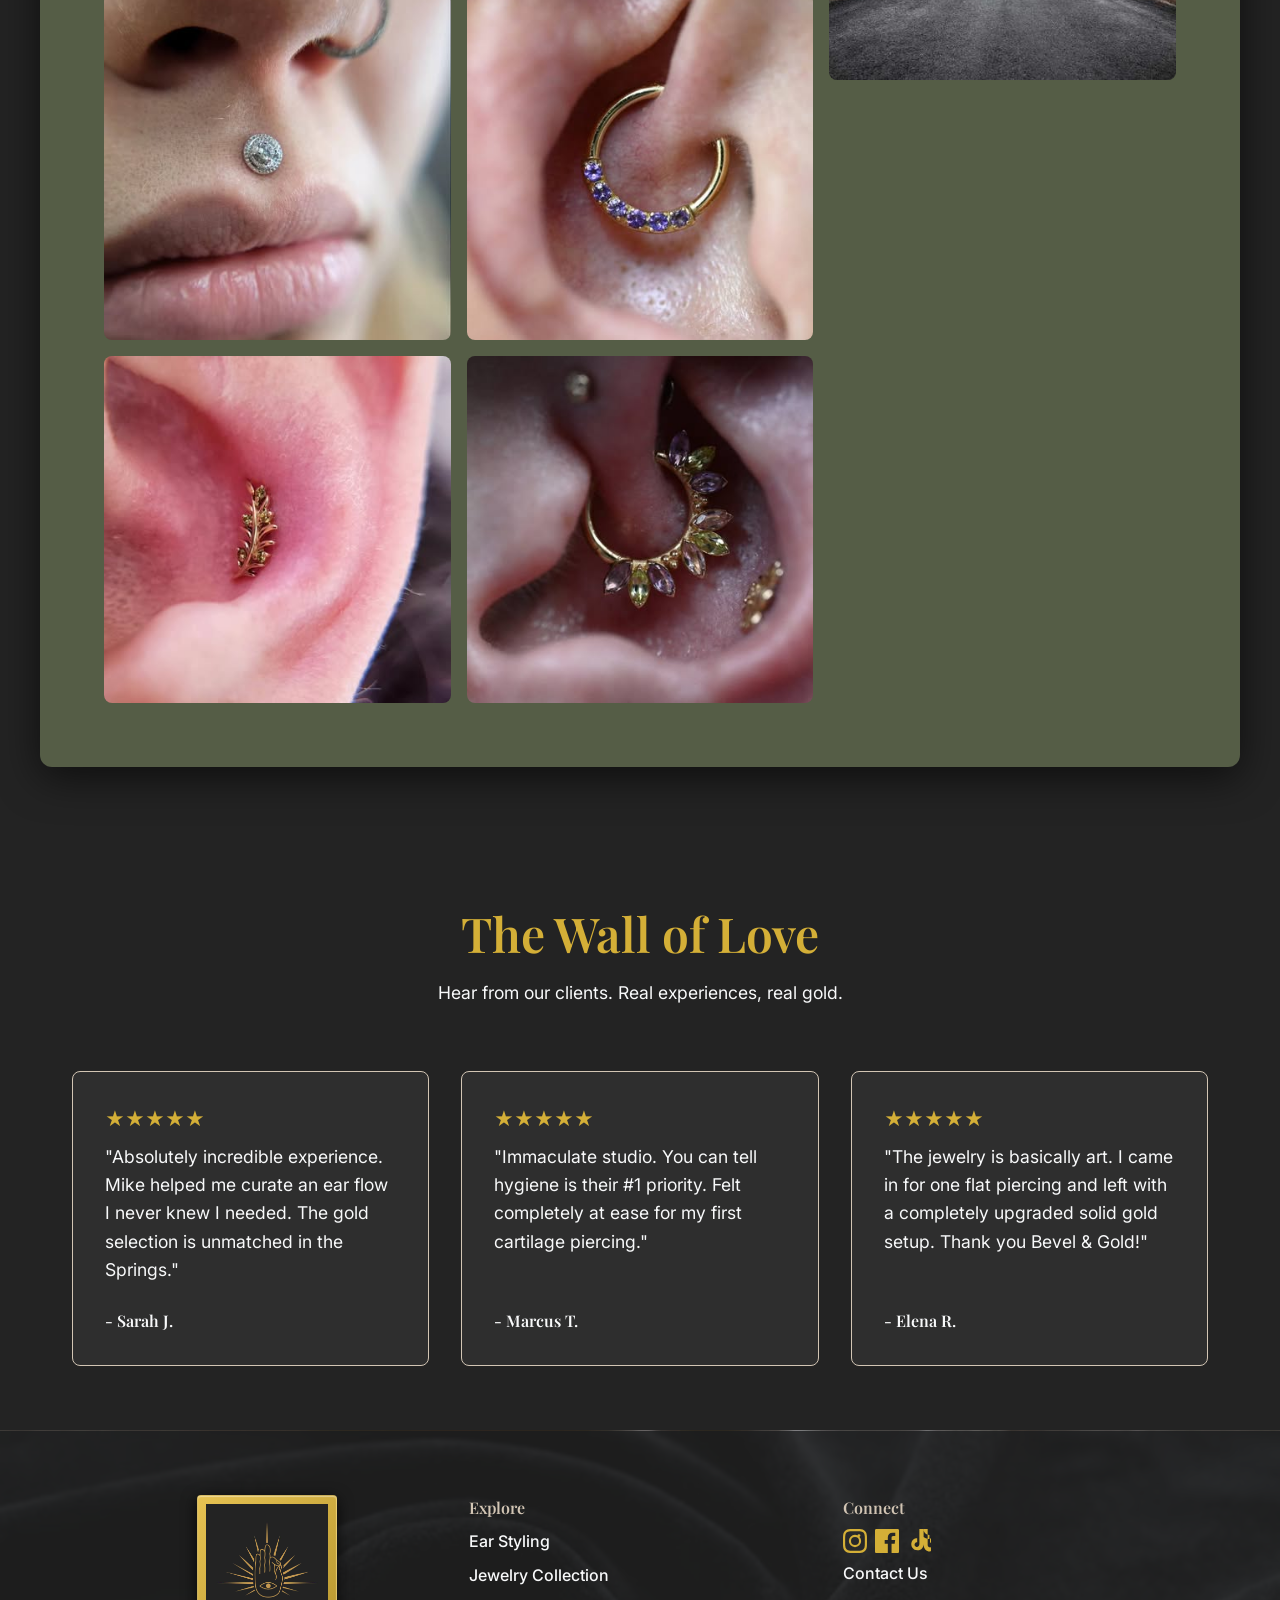
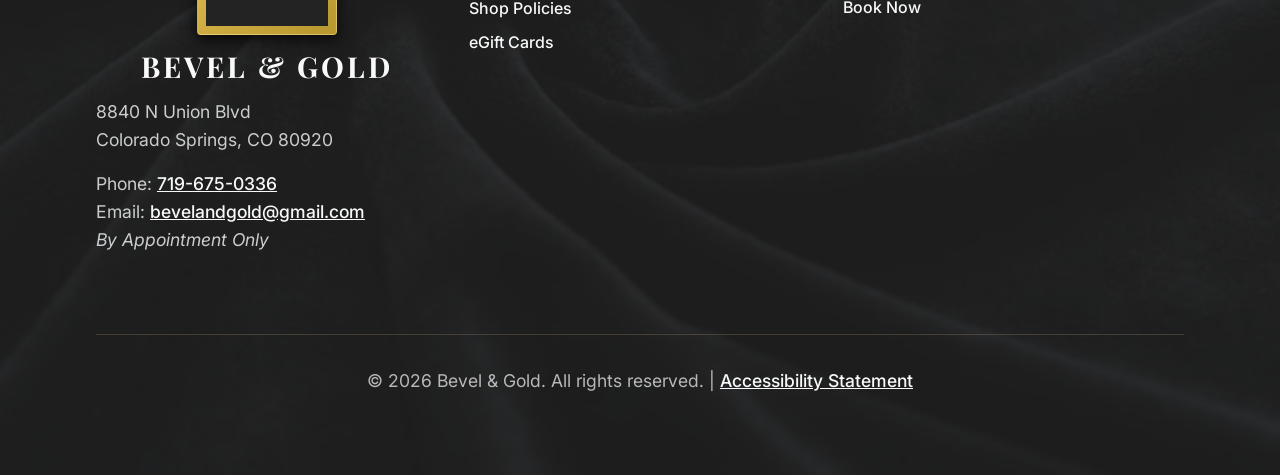
==== commit e964e3a8: "feat: Add local gallery images, fix mobile viewport overflow and menu bugs, passing Lighthouse audit" ====
--- a/index.html
+++ b/index.html
@@ -1,19 +1,35 @@
 <!DOCTYPE html>
 <html lang="en">
+
 <head>
     <meta charset="UTF-8">
     <meta name="viewport" content="width=device-width, initial-scale=1.0">
     <title>Bevel & Gold | Luxury Piercing & Fine Jewelry in Colorado Springs</title>
-    <meta name="description" content="Colorado Springs' premier luxury piercing and fine gold jewelry studio. Experience 20+ years of expertise and hospital-grade sterilization.">
-    
+    <meta name="description"
+        content="Colorado Springs' premier luxury piercing and fine gold jewelry studio. Experience 20+ years of expertise and hospital-grade sterilization.">
+
+    <!-- Open Graph & Social SEO -->
+    <meta property="og:title" content="Bevel & Gold | Luxury Piercing & Fine Jewelry in Colorado Springs">
+    <meta property="og:description"
+        content="Colorado Springs' premier luxury piercing and fine gold jewelry studio. Experience 20+ years of expertise and hospital-grade sterilization.">
+    <meta property="og:image" content="https://www.bevelandgold.com/images/logo.png">
+    <meta property="og:url" content="https://www.bevelandgold.com/">
+    <meta property="og:type" content="website">
+    <meta property="og:site_name" content="Bevel & Gold">
+    <meta name="twitter:card" content="summary_large_image">
+    <meta name="twitter:title" content="Bevel & Gold | Luxury Piercing & Fine Jewelry">
+    <link rel="canonical" href="https://www.bevelandgold.com/">
+
     <!-- Google Fonts -->
     <link rel="preconnect" href="https://fonts.googleapis.com">
     <link rel="preconnect" href="https://fonts.gstatic.com" crossorigin>
-    <link href="https://fonts.googleapis.com/css2?family=Inter:wght@400;500;600&family=Playfair+Display:wght@400;600;700&display=swap" rel="stylesheet">
-    
+    <link
+        href="https://fonts.googleapis.com/css2?family=Inter:wght@400;500;600&family=Playfair+Display:wght@400;600;700&display=swap"
+        rel="stylesheet">
+
     <!-- Custom CSS -->
     <link rel="stylesheet" href="css/style.css">
-    
+
     <!-- Schema Markup for Local Business -->
     <script type="application/ld+json">
     {
@@ -46,13 +62,17 @@
     }
     </script>
 </head>
+
 <body>
 
     <!-- Skip Navigation Link for Accessibility -->
-    <a href="#main-content" class="skip-link" style="position:absolute; left:-10000px; top:auto; width:1px; height:1px; overflow:hidden;" tabindex="0">Skip to main content</a>
+    <a href="#main-content" class="skip-link"
+        style="position:absolute; left:-10000px; top:auto; width:1px; height:1px; overflow:hidden;" tabindex="0">Skip to
+        main content</a>
 
     <!-- Sticky CTA -->
-    <a href="https://book.squareup.com/appointments/sed3t0elav9za6/location/LBR8H3HD27EVS/services" target="_blank" rel="noopener" class="btn sticky-cta" aria-label="Book an Appointment">Book an Appointment</a>
+    <a href="https://book.squareup.com/appointments/sed3t0elav9za6/location/LBR8H3HD27EVS/services" target="_blank"
+        rel="noopener" class="btn sticky-cta" aria-label="Book an Appointment">Book an Appointment</a>
 
     <header>
         <nav class="navbar" aria-label="Main Navigation">
@@ -60,7 +80,8 @@
                 <img src="images/logo.png" alt="Bevel & Gold Logo - Eye in Hand" class="site-logo">
                 Bevel & Gold
             </a>
-            <button class="menu-toggle" id="menu-toggle" aria-expanded="false" aria-controls="nav-links" aria-label="Open menu">
+            <button class="menu-toggle" id="menu-toggle" aria-expanded="false" aria-controls="nav-links"
+                aria-label="Open menu">
                 ☰
             </button>
             <ul class="nav-links" id="nav-links">
@@ -77,39 +98,52 @@
         <!-- Hero Section -->
         <section class="hero" aria-labelledby="hero-heading">
             <!-- Video Background Placeholder -->
-            <video class="hero-video-bg" autoplay loop muted playsinline aria-hidden="true" poster="images/video-poster-placeholder.jpg">
+            <video class="hero-video-bg" autoplay loop muted playsinline aria-hidden="true"
+                poster="images/video-poster-placeholder.jpg">
                 <!-- Source tags would go here, e.g., <source src="videos/hero-jewelry.mp4" type="video/mp4"> -->
             </video>
             <div class="hero-overlay"></div>
-            
+
             <div class="hero-content container">
                 <h1 id="hero-heading">Colorado Springs' Premier Luxury Piercing & Fine Gold Jewelry Studio.</h1>
                 <p>Curated gold collections. Expert curation. Uncompromising safety.</p>
                 <div class="hero-cta">
-                    <a href="https://book.squareup.com/appointments/sed3t0elav9za6/location/LBR8H3HD27EVS/services" target="_blank" rel="noopener" class="btn btn-large" aria-label="Book a piercing appointment">Book Your Experience</a>
+                    <a href="https://book.squareup.com/appointments/sed3t0elav9za6/location/LBR8H3HD27EVS/services"
+                        target="_blank" rel="noopener" class="btn btn-large"
+                        aria-label="Book a piercing appointment">Book Your Experience</a>
                 </div>
             </div>
         </section>
 
         <!-- Meet Mike Section -->
         <section id="meet-mike" class="section" aria-labelledby="meet-heading">
-            <div class="container luxury-card moody-transition" style="padding: var(--spacing-xl); margin-top: var(--spacing-lg);">
+            <div class="container luxury-card moody-transition"
+                style="padding: var(--spacing-xl); margin-top: var(--spacing-lg);">
                 <div class="grid-2">
                     <div class="meet-image-container">
-                    <!-- Arch Mask Image -->
-                    <img src="images/mike-portrait.jpg" alt="Portrait of Mike, Master Piercer at Bevel & Gold" class="arch-mask" width="600" height="800">
-                </div>
-                <div class="meet-text-container">
-                    <h2 id="meet-heading">Meet Mike</h2>
-                    <h3>Master Piercer & Curator</h3>
-                    <p>With <strong>20+ years of dedicated piercing wizardry</strong>, Mike brings a wealth of knowledge, precision, and artistry to Colorado Springs.</p>
-                    <p>At Bevel & Gold, we go beyond standard practices. We utilize <strong>hospital-grade sterilization</strong>, including state-of-the-art statim autoclaves, ensuring absolute safety before, during, and after your piercing.</p>
-                    <p>Our philosophy is rooted in anatomy-specific placement and using only the highest quality, biocompatible solid gold and titanium jewelry.</p>
-                    <a href="https://book.squareup.com/appointments/sed3t0elav9za6/location/LBR8H3HD27EVS/services" target="_blank" rel="noopener" class="btn" aria-label="Book an appointment with Mike" style="margin-bottom: var(--spacing-md);">Consult with Mike</a>
-                    <div class="app-member-badge" style="margin-top: var(--spacing-sm);">
-                        <img src="images/app-logo.png" alt="Proud Member of the Association of Professional Piercers" style="max-width: 200px; filter: drop-shadow(0 4px 6px rgba(0,0,0,0.3));">
+                        <!-- Arch Mask Image -->
+                        <img src="images/mike-portrait.jpg" alt="Portrait of Mike, Master Piercer at Bevel & Gold"
+                            class="arch-mask" width="600" height="800">
                     </div>
-                </div>
+                    <div class="meet-text-container">
+                        <h2 id="meet-heading">Meet Mike</h2>
+                        <h3>Master Piercer & Curator</h3>
+                        <p>With <strong>20+ years of dedicated piercing wizardry</strong>, Mike brings a wealth of
+                            knowledge, precision, and artistry to Colorado Springs.</p>
+                        <p>At Bevel & Gold, we go beyond standard practices. We utilize <strong>hospital-grade
+                                sterilization</strong>, including state-of-the-art statim autoclaves, ensuring absolute
+                            safety before, during, and after your piercing.</p>
+                        <p>Our philosophy is rooted in anatomy-specific placement and using only the highest quality,
+                            biocompatible solid gold and titanium jewelry.</p>
+                        <a href="https://book.squareup.com/appointments/sed3t0elav9za6/location/LBR8H3HD27EVS/services"
+                            target="_blank" rel="noopener" class="btn" aria-label="Book an appointment with Mike"
+                            style="margin-bottom: var(--spacing-md);">Consult with Mike</a>
+                        <div class="app-member-badge" style="margin-top: var(--spacing-sm);">
+                            <img src="images/app-logo.png"
+                                alt="Proud Member of the Association of Professional Piercers"
+                                style="max-width: 200px; filter: drop-shadow(0 4px 6px rgba(0,0,0,0.3));">
+                        </div>
+                    </div>
                 </div>
             </div>
         </section>
@@ -123,28 +157,83 @@
                 </div>
                 <div class="masonry-gallery">
                     <figure>
-                        <img src="./images/portfolio-1.webp" alt="Healed daith piercing with 14k solid gold beaded ring" loading="lazy">
-                    </figure>
-                    <figure>
-                        <img src="./images/portfolio-2.webp" alt="Curated ear styling featuring multiple helix piercings with gemstone ends" loading="lazy">
-                    </figure>
-                    <figure>
-                        <img src="./images/portfolio-3.webp" alt="Fresh conch piercing styled with a delicate gold chain and diamond stud" loading="lazy">
-                    </figure>
-                    <figure>
-                        <img src="./images/portfolio-4.webp" alt="Close-up of a high-polish 18k gold septum clicker" loading="lazy">
-                    </figure>
-                    <figure>
-                        <img src="./images/portfolio-5.webp" alt="Triple forward helix styled with graduated solid gold accents" loading="lazy">
-                    </figure>
-                    <figure>
-                        <img src="./images/portfolio-6.webp" alt="Tragus piercing with a genuine opal set in a yellow gold bezel" loading="lazy">
-                    </figure>
-                    <figure>
-                        <img src="./images/portfolio-7.webp" alt="Custom ear curation showing a balanced mix of rings and stud placements" loading="lazy">
-                    </figure>
-                    <figure>
-                        <img src="./images/portfolio-8.webp" alt="Rook piercing featuring a curved barbell with genuine diamond ends" loading="lazy">
+                        <img src="./images/1.jpg" alt="Bevel & Gold showcase jewelry" loading="lazy">
+                    </figure>
+                    <figure>
+                        <img src="./images/10.jpg" alt="Bevel & Gold showcase jewelry" loading="lazy">
+                    </figure>
+                    <figure>
+                        <img src="./images/11.jpg" alt="Bevel & Gold showcase jewelry" loading="lazy">
+                    </figure>
+                    <figure>
+                        <img src="./images/12.jpg" alt="Bevel & Gold showcase jewelry" loading="lazy">
+                    </figure>
+                    <figure>
+                        <img src="./images/13.jpg" alt="Bevel & Gold showcase jewelry" loading="lazy">
+                    </figure>
+                    <figure>
+                        <img src="./images/14.jpg" alt="Bevel & Gold showcase jewelry" loading="lazy">
+                    </figure>
+                    <figure>
+                        <img src="./images/15.jpg" alt="Bevel & Gold showcase jewelry" loading="lazy">
+                    </figure>
+                    <figure>
+                        <img src="./images/16.jpg" alt="Bevel & Gold showcase jewelry" loading="lazy">
+                    </figure>
+                    <figure>
+                        <img src="./images/17.jpg" alt="Bevel & Gold showcase jewelry" loading="lazy">
+                    </figure>
+                    <figure>
+                        <img src="./images/18.jpg" alt="Bevel & Gold showcase jewelry" loading="lazy">
+                    </figure>
+                    <figure>
+                        <img src="./images/19.jpg" alt="Bevel & Gold showcase jewelry" loading="lazy">
+                    </figure>
+                    <figure>
+                        <img src="./images/2.jpg" alt="Bevel & Gold showcase jewelry" loading="lazy">
+                    </figure>
+                    <figure>
+                        <img src="./images/20.jpg" alt="Bevel & Gold showcase jewelry" loading="lazy">
+                    </figure>
+                    <figure>
+                        <img src="./images/21.jpg" alt="Bevel & Gold showcase jewelry" loading="lazy">
+                    </figure>
+                    <figure>
+                        <img src="./images/22.jpg" alt="Bevel & Gold showcase jewelry" loading="lazy">
+                    </figure>
+                    <figure>
+                        <img src="./images/23.jpg" alt="Bevel & Gold showcase jewelry" loading="lazy">
+                    </figure>
+                    <figure>
+                        <img src="./images/3.jpg" alt="Bevel & Gold showcase jewelry" loading="lazy">
+                    </figure>
+                    <figure>
+                        <img src="./images/4.jpg" alt="Bevel & Gold showcase jewelry" loading="lazy">
+                    </figure>
+                    <figure>
+                        <img src="./images/6.jpg" alt="Bevel & Gold showcase jewelry" loading="lazy">
+                    </figure>
+                    <figure>
+                        <img src="./images/7.jpg" alt="Bevel & Gold showcase jewelry" loading="lazy">
+                    </figure>
+                    <figure>
+                        <img src="./images/8.jpg" alt="Bevel & Gold showcase jewelry" loading="lazy">
+                    </figure>
+                    <figure>
+                        <img src="./images/9.jpg" alt="Bevel & Gold showcase jewelry" loading="lazy">
+                    </figure>
+                    <figure>
+                        <img src="./images/No_photo_description_available.jpg" alt="Bevel & Gold showcase jewelry"
+                            loading="lazy">
+                    </figure>
+                    <figure>
+                        <img src="./images/showcase-1.webp" alt="Bevel & Gold showcase jewelry 1" loading="lazy">
+                    </figure>
+                    <figure>
+                        <img src="./images/showcase-2.webp" alt="Bevel & Gold showcase jewelry 2" loading="lazy">
+                    </figure>
+                    <figure>
+                        <img src="./images/showcase-3.webp" alt="Bevel & Gold showcase jewelry 3" loading="lazy">
                     </figure>
                 </div>
             </div>
@@ -157,27 +246,30 @@
                     <h2 id="reviews-heading">The Wall of Love</h2>
                     <p>Hear from our clients. Real experiences, real gold.</p>
                 </div>
-                
+
                 <!-- Modular Review Grid for API-driven Widget -->
                 <div class="grid-3" aria-live="polite">
                     <!-- Placeholder Review 1 -->
                     <article class="review-card">
                         <div class="stars" aria-label="5 out of 5 stars">★★★★★</div>
-                        <p>"Absolutely incredible experience. Mike helped me curate an ear flow I never knew I needed. The gold selection is unmatched in the Springs."</p>
+                        <p>"Absolutely incredible experience. Mike helped me curate an ear flow I never knew I needed.
+                            The gold selection is unmatched in the Springs."</p>
                         <div class="review-author">- Sarah J.</div>
                     </article>
-                    
+
                     <!-- Placeholder Review 2 -->
                     <article class="review-card">
                         <div class="stars" aria-label="5 out of 5 stars">★★★★★</div>
-                        <p>"Immaculate studio. You can tell hygiene is their #1 priority. Felt completely at ease for my first cartilage piercing."</p>
+                        <p>"Immaculate studio. You can tell hygiene is their #1 priority. Felt completely at ease for my
+                            first cartilage piercing."</p>
                         <div class="review-author">- Marcus T.</div>
                     </article>
-                    
+
                     <!-- Placeholder Review 3 -->
                     <article class="review-card">
                         <div class="stars" aria-label="5 out of 5 stars">★★★★★</div>
-                        <p>"The jewelry is basically art. I came in for one flat piercing and left with a completely upgraded solid gold setup. Thank you Bevel & Gold!"</p>
+                        <p>"The jewelry is basically art. I came in for one flat piercing and left with a completely
+                            upgraded solid gold setup. Thank you Bevel & Gold!"</p>
                         <div class="review-author">- Elena R.</div>
                     </article>
                 </div>
@@ -189,14 +281,17 @@
         <div class="container">
             <div class="footer-content">
                 <div>
-                    <a href="index.html" class="nav-brand" aria-label="Bevel & Gold Home" style="margin-bottom: var(--spacing-sm);">
+                    <a href="index.html" class="nav-brand" aria-label="Bevel & Gold Home"
+                        style="margin-bottom: var(--spacing-sm);">
                         <img src="images/logo.png" alt="Bevel & Gold Logo" class="site-logo">
                         <span style="color: var(--text-primary);">Bevel & Gold</span>
                     </a>
                     <p style="color: rgba(248, 249, 250, 0.8);">8840 N Union Blvd<br>Colorado Springs, CO 80920</p>
                     <p style="color: rgba(248, 249, 250, 0.8); margin-top: var(--spacing-sm);">
-                        Phone: <a href="tel:7196750336" aria-label="Call Bevel & Gold" style="text-decoration: underline;">719-675-0336</a><br>
-                        Email: <a href="mailto:bevelandgold@gmail.com" aria-label="Email Bevel & Gold" style="text-decoration: underline;">bevelandgold@gmail.com</a><br>
+                        Phone: <a href="tel:7196750336" aria-label="Call Bevel & Gold"
+                            style="text-decoration: underline;">719-675-0336</a><br>
+                        Email: <a href="mailto:bevelandgold@gmail.com" aria-label="Email Bevel & Gold"
+                            style="text-decoration: underline;">bevelandgold@gmail.com</a><br>
                         <em>By Appointment Only</em>
                     </p>
                 </div>
@@ -206,30 +301,48 @@
                         <li><a href="ear-styling.html">Ear Styling</a></li>
                         <li><a href="fine-body-jewelry.html">Jewelry Collection</a></li>
                         <li><a href="policies.html">Shop Policies</a></li>
-                        <li><a href="https://squareup.com/gift/MLN8Q2M6KC8PQ/order" target="_blank" rel="noopener">eGift Cards</a></li>
+                        <li><a href="https://squareup.com/gift/MLN8Q2M6KC8PQ/order" target="_blank" rel="noopener">eGift
+                                Cards</a></li>
                     </ul>
                 </nav>
                 <div>
                     <h4 style="color: var(--warm-neutral);">Connect</h4>
                     <div style="display: flex; gap: var(--spacing-sm); margin-bottom: var(--spacing-sm);">
-                        <a href="https://www.instagram.com/bevelandgold.piercing/" aria-label="Follow us on Instagram" target="_blank" rel="noopener" class="social-icon">
-                            <svg width="24" height="24" viewBox="0 0 24 24" fill="currentColor" xmlns="http://www.w3.org/2000/svg"><path d="M12 2.163c3.204 0 3.584.012 4.85.07 3.252.148 4.771 1.691 4.919 4.919.058 1.265.069 1.645.069 4.849 0 3.205-.012 3.584-.069 4.849-.149 3.225-1.664 4.771-4.919 4.919-1.266.058-1.644.07-4.85.07-3.204 0-3.584-.012-4.849-.07-3.26-.149-4.771-1.699-4.919-4.92-.058-1.265-.07-1.644-.07-4.849 0-3.204.013-3.583.07-4.849.149-3.227 1.664-4.771 4.919-4.919 1.266-.057 1.645-.069 4.849-.069zM12 0C8.741 0 8.333.014 7.053.072 2.695.272.273 2.69.073 7.052.014 8.333 0 8.741 0 12c0 3.259.014 3.668.072 4.948.2 4.358 2.618 6.78 6.98 6.98C8.333 23.986 8.741 24 12 24c3.259 0 3.668-.014 4.948-.072 4.354-.2 6.782-2.618 6.979-6.98.059-1.28.073-1.689.073-4.948 0-3.259-.014-3.667-.072-4.947-.196-4.354-2.617-6.78-6.979-6.98C15.668.014 15.259 0 12 0zm0 5.838a6.162 6.162 0 100 12.324 6.162 6.162 0 000-12.324zM12 16a4 4 0 110-8 4 4 0 010 8zm3.98-10.822a1.44 1.44 0 100 2.881 1.44 1.44 0 000-2.881z"/></svg>
+                        <a href="https://www.instagram.com/bevelandgold.piercing/" aria-label="Follow us on Instagram"
+                            target="_blank" rel="noopener" class="social-icon">
+                            <svg width="24" height="24" viewBox="0 0 24 24" fill="currentColor"
+                                xmlns="http://www.w3.org/2000/svg">
+                                <path
+                                    d="M12 2.163c3.204 0 3.584.012 4.85.07 3.252.148 4.771 1.691 4.919 4.919.058 1.265.069 1.645.069 4.849 0 3.205-.012 3.584-.069 4.849-.149 3.225-1.664 4.771-4.919 4.919-1.266.058-1.644.07-4.85.07-3.204 0-3.584-.012-4.849-.07-3.26-.149-4.771-1.699-4.919-4.92-.058-1.265-.07-1.644-.07-4.849 0-3.204.013-3.583.07-4.849.149-3.227 1.664-4.771 4.919-4.919 1.266-.057 1.645-.069 4.849-.069zM12 0C8.741 0 8.333.014 7.053.072 2.695.272.273 2.69.073 7.052.014 8.333 0 8.741 0 12c0 3.259.014 3.668.072 4.948.2 4.358 2.618 6.78 6.98 6.98C8.333 23.986 8.741 24 12 24c3.259 0 3.668-.014 4.948-.072 4.354-.2 6.782-2.618 6.979-6.98.059-1.28.073-1.689.073-4.948 0-3.259-.014-3.667-.072-4.947-.196-4.354-2.617-6.78-6.979-6.98C15.668.014 15.259 0 12 0zm0 5.838a6.162 6.162 0 100 12.324 6.162 6.162 0 000-12.324zM12 16a4 4 0 110-8 4 4 0 010 8zm3.98-10.822a1.44 1.44 0 100 2.881 1.44 1.44 0 000-2.881z" />
+                            </svg>
                         </a>
-                        <a href="https://www.facebook.com/profile.php?id=61557589727909" aria-label="Follow us on Facebook" target="_blank" rel="noopener" class="social-icon">
-                            <svg width="24" height="24" viewBox="0 0 24 24" fill="currentColor" xmlns="http://www.w3.org/2000/svg"><path d="M22.675 0h-21.35c-.732 0-1.325.593-1.325 1.325v21.351c0 .731.593 1.324 1.325 1.324h11.495v-9.294h-3.128v-3.622h3.128v-2.671c0-3.1 1.893-4.788 4.659-4.788 1.325 0 2.463.099 2.795.143v3.24l-1.918.001c-1.504 0-1.795.715-1.795 1.763v2.313h3.587l-.467 3.622h-3.12v9.293h6.116c.73 0 1.323-.593 1.323-1.325v-21.35c0-.732-.593-1.325-1.325-1.325z"/></svg>
+                        <a href="https://www.facebook.com/profile.php?id=61557589727909"
+                            aria-label="Follow us on Facebook" target="_blank" rel="noopener" class="social-icon">
+                            <svg width="24" height="24" viewBox="0 0 24 24" fill="currentColor"
+                                xmlns="http://www.w3.org/2000/svg">
+                                <path
+                                    d="M22.675 0h-21.35c-.732 0-1.325.593-1.325 1.325v21.351c0 .731.593 1.324 1.325 1.324h11.495v-9.294h-3.128v-3.622h3.128v-2.671c0-3.1 1.893-4.788 4.659-4.788 1.325 0 2.463.099 2.795.143v3.24l-1.918.001c-1.504 0-1.795.715-1.795 1.763v2.313h3.587l-.467 3.622h-3.12v9.293h6.116c.73 0 1.323-.593 1.323-1.325v-21.35c0-.732-.593-1.325-1.325-1.325z" />
+                            </svg>
                         </a>
-                        <a href="https://www.tiktok.com/@bevel.gold" aria-label="Follow us on TikTok" target="_blank" rel="noopener" class="social-icon">
-                            <svg width="24" height="24" viewBox="0 0 24 24" fill="currentColor" xmlns="http://www.w3.org/2000/svg"><path d="M12.53.02c1.31-.02 2.61-.01 3.91-.02.08 1.53.63 3.09 1.75 4.17 1.12 1.11 2.7 1.62 4.24 1.79v4.03c-1.44-.05-2.89-.35-4.2-.97-.57-.26-1.1-.59-1.62-.93v7.2c0 1.96.53 3.97 1.83 5.34 1.48 1.57 3.73 2.19 5.8 1.63 2.11-.57 3.8-2.15 4.54-4.17.65-1.78.61-3.83-.34-5.5-.9-1.57-2.45-2.61-4.23-2.94-.4-.08-.81-.13-1.22-.16v4.06c.2.02.4.05.59.1.7.2 1.34.69 1.7 1.31.3.5.4 1.1.25 1.67-.18.73-.7 1.35-1.37 1.63-.78.33-1.73.23-2.42-.25-.6-.42-1.02-1.13-1.05-1.87-.03-2.31 0-4.63-.02-6.94V0h-4.06c.01 4.7-.01 9.4.01 14.1.06 1.79-.31 3.63-1.44 5.06-1.08 1.37-2.73 2.12-4.47 2.19-2.06.09-4.11-.8-5.32-2.52-1.04-1.47-1.37-3.41-.95-5.15.53-2.19 2.29-3.9 4.49-4.32.41-.08.84-.13 1.25-.15v4.06c-.19 0-.39-.02-.58.01-.6.1-1.15.46-1.52.93-.41.52-.61 1.25-.49 1.91.17.9.91 1.65 1.81 1.8.84.14 1.74-.2 2.26-.85.49-.6.76-1.41.74-2.19-.04-4.96-.02-9.92-.02-14.88z"/></svg>
+                        <a href="https://www.tiktok.com/@bevel.gold" aria-label="Follow us on TikTok" target="_blank"
+                            rel="noopener" class="social-icon">
+                            <svg width="24" height="24" viewBox="0 0 24 24" fill="currentColor"
+                                xmlns="http://www.w3.org/2000/svg">
+                                <path
+                                    d="M12.53.02c1.31-.02 2.61-.01 3.91-.02.08 1.53.63 3.09 1.75 4.17 1.12 1.11 2.7 1.62 4.24 1.79v4.03c-1.44-.05-2.89-.35-4.2-.97-.57-.26-1.1-.59-1.62-.93v7.2c0 1.96.53 3.97 1.83 5.34 1.48 1.57 3.73 2.19 5.8 1.63 2.11-.57 3.8-2.15 4.54-4.17.65-1.78.61-3.83-.34-5.5-.9-1.57-2.45-2.61-4.23-2.94-.4-.08-.81-.13-1.22-.16v4.06c.2.02.4.05.59.1.7.2 1.34.69 1.7 1.31.3.5.4 1.1.25 1.67-.18.73-.7 1.35-1.37 1.63-.78.33-1.73.23-2.42-.25-.6-.42-1.02-1.13-1.05-1.87-.03-2.31 0-4.63-.02-6.94V0h-4.06c.01 4.7-.01 9.4.01 14.1.06 1.79-.31 3.63-1.44 5.06-1.08 1.37-2.73 2.12-4.47 2.19-2.06.09-4.11-.8-5.32-2.52-1.04-1.47-1.37-3.41-.95-5.15.53-2.19 2.29-3.9 4.49-4.32.41-.08.84-.13 1.25-.15v4.06c-.19 0-.39-.02-.58.01-.6.1-1.15.46-1.52.93-.41.52-.61 1.25-.49 1.91.17.9.91 1.65 1.81 1.8.84.14 1.74-.2 2.26-.85.49-.6.76-1.41.74-2.19-.04-4.96-.02-9.92-.02-14.88z" />
+                            </svg>
                         </a>
                     </div>
                     <ul style="list-style: none; display: flex; flex-direction: column; gap: 0.5rem;">
                         <li><a href="index.html#contact" aria-label="Contact Us">Contact Us</a></li>
-                        <li><a href="https://book.squareup.com/appointments/sed3t0elav9za6/location/LBR8H3HD27EVS/services" aria-label="Book an Appointment" target="_blank" rel="noopener">Book Now</a></li>
+                        <li><a href="https://book.squareup.com/appointments/sed3t0elav9za6/location/LBR8H3HD27EVS/services"
+                                aria-label="Book an Appointment" target="_blank" rel="noopener">Book Now</a></li>
                     </ul>
                 </div>
             </div>
             <div class="footer-bottom">
-                <p>&copy; 2026 Bevel & Gold. All rights reserved. | <a href="policies.html" style="text-decoration: underline;">Accessibility Statement</a></p>
+                <p>&copy; 2026 Bevel & Gold. All rights reserved. | <a href="policies.html"
+                        style="text-decoration: underline;">Accessibility Statement</a></p>
             </div>
         </div>
     </footer>
@@ -237,4 +350,5 @@
     <!-- Custom JS -->
     <script src="js/main.js"></script>
 </body>
-</html>
+
+</html>
--- a/css/style.css
+++ b/css/style.css
@@ -3,29 +3,34 @@
 /* CSS Variables */
 :root {
   /* Moody Botanical Mid-Century Palette */
-  --bg-primary: #232323; /* Explicitly matching the exact logo background hex */
-  --bg-secondary: #555D46; /* Olive Drab replacing Sage Green */
-  --accent-gold: #D4AF37; /* Antiqued Gold matching the ornate mirror */
+  --bg-primary: #232323;
+  /* Explicitly matching the exact logo background hex */
+  --bg-secondary: #555D46;
+  /* Olive Drab replacing Sage Green */
+  --accent-gold: #D4AF37;
+  /* Antiqued Gold matching the ornate mirror */
   --accent-gold-hover: #b8972f;
-  --warm-neutral: #d2c5b4; /* Light Oak Wood from the jewelry cases */
+  --warm-neutral: #d2c5b4;
+  /* Light Oak Wood from the jewelry cases */
   --text-primary: #F8F9FA;
   --text-dark: #121213;
-  
+
   /* Fonts */
   --font-heading: 'Playfair Display', serif;
   --font-body: 'Inter', sans-serif;
-  
+
   /* Spacing */
   --spacing-sm: 0.5rem;
   --spacing-md: 1rem;
   --spacing-lg: 2rem;
   --spacing-xl: 4rem;
-  
+
   /* Border Radius */
   --radius-sm: 4px;
   --radius-md: 8px;
   --radius-lg: 16px;
-  --radius-arch: 200px 200px 0 0; /* Arch shaped mask */
+  --radius-arch: 200px 200px 0 0;
+  /* Arch shaped mask */
 }
 
 /* Reset and Base Styles */
@@ -42,6 +47,8 @@
   line-height: 1.6;
   position: relative;
   min-height: 100vh;
+  overflow-x: hidden;
+  width: 100%;
 }
 
 /* GLOBAL MATTE NOISE OVERLAY */
@@ -50,29 +57,48 @@
   position: fixed;
   top: 0;
   left: 0;
-  width: 100vw;
-  height: 100vh;
-  pointer-events: none; /* Invisible to mouse clicks */
-  z-index: 0; /* Behind content */
-  opacity: 0.04; /* Luxury sweet spot */
+  width: 100%;
+  height: 100%;
+  pointer-events: none;
+  /* Invisible to mouse clicks */
+  z-index: 0;
+  /* Behind content */
+  opacity: 0.04;
+  /* Luxury sweet spot */
   background-image: url('data:image/svg+xml,%3Csvg viewBox="0 0 200 200" xmlns="http://www.w3.org/2000/svg"%3E%3Cfilter id="noiseFilter"%3E%3CfeTurbulence type="fractalNoise" baseFrequency="0.85" numOctaves="3" stitchTiles="stitch"/%3E%3C/filter%3E%3Crect width="100%25" height="100%25" filter="url(%23noiseFilter)"/%3E%3C/svg%3E');
 }
 
-main, header, footer, section {
+main,
+header,
+footer,
+section {
   position: relative;
   z-index: 1;
 }
 
-h1, h2, h3, h4, h5, h6 {
+h1,
+h2,
+h3,
+h4,
+h5,
+h6 {
   font-family: var(--font-heading);
   font-weight: 600;
   margin-bottom: var(--spacing-sm);
   color: var(--accent-gold);
 }
 
-h1 { font-size: clamp(2.5rem, 5vw, 4rem); }
-h2 { font-size: clamp(2rem, 4vw, 3rem); }
-h3 { font-size: clamp(1.5rem, 3vw, 2rem); }
+h1 {
+  font-size: clamp(2.5rem, 5vw, 4rem);
+}
+
+h2 {
+  font-size: clamp(2rem, 4vw, 3rem);
+}
+
+h3 {
+  font-size: clamp(1.5rem, 3vw, 2rem);
+}
 
 p {
   margin-bottom: var(--spacing-md);
@@ -86,7 +112,8 @@
   transition: color 0.3s ease;
 }
 
-a:hover, a:focus {
+a:hover,
+a:focus {
   color: var(--text-primary);
 }
 
@@ -109,7 +136,8 @@
   justify-content: center;
   padding: 1rem 2rem;
   background-color: var(--accent-gold);
-  color: var(--text-dark); /* Ensure 4.5:1 contrast */
+  color: var(--text-dark);
+  /* Ensure 4.5:1 contrast */
   font-family: var(--font-body);
   font-weight: 600;
   text-transform: uppercase;
@@ -124,7 +152,8 @@
 .btn:hover {
   background-color: var(--accent-gold-hover);
   transform: translateY(-2px);
-  box-shadow: 0 4px 15px rgba(212, 175, 55, 0.3); /* Soft gold glow */
+  box-shadow: 0 4px 15px rgba(212, 175, 55, 0.3);
+  /* Soft gold glow */
 }
 
 .btn-large {
@@ -195,9 +224,10 @@
 
 /* Luxury Container Card Accent */
 .luxury-card {
-  background-color: var(--bg-secondary); /* Sage Green Accent */
+  background-color: var(--bg-secondary);
+  /* Sage Green Accent */
   border-radius: 12px;
-  box-shadow: 0 10px 40px rgba(0,0,0,0.6);
+  box-shadow: 0 10px 40px rgba(0, 0, 0, 0.6);
   overflow: hidden;
   position: relative;
 }
@@ -271,11 +301,13 @@
   aspect-ratio: 3/4;
   object-fit: cover;
   transition: box-shadow 0.4s ease, transform 0.4s ease;
-  background-color: var(--bg-primary); /* Prevents transparent image bleeding */
+  background-color: var(--bg-primary);
+  /* Prevents transparent image bleeding */
 }
 
 .arch-mask:hover {
-  box-shadow: 0 0 30px rgba(212, 175, 55, 0.4); /* Golden Halation */
+  box-shadow: 0 0 30px rgba(212, 175, 55, 0.4);
+  /* Golden Halation */
   transform: translateY(-5px);
 }
 
@@ -288,7 +320,8 @@
 
 /* Hero Section */
 .hero {
-  min-height: 80vh; /* Replaced 100vh so navbar flow works */
+  min-height: 80vh;
+  /* Replaced 100vh so navbar flow works */
   display: flex;
   align-items: center;
   justify-content: center;
@@ -335,7 +368,7 @@
   bottom: var(--spacing-lg);
   right: var(--spacing-lg);
   z-index: 100;
-  box-shadow: 0 4px 20px rgba(0,0,0,0.5);
+  box-shadow: 0 4px 20px rgba(0, 0, 0, 0.5);
 }
 
 /* Grid Layouts */
@@ -364,8 +397,11 @@
   transition: box-shadow 0.4s ease, transform 0.4s ease;
 }
 
-.review-card:hover, .service-card:hover { /* Adding generalized halation */
-  box-shadow: 0 0 40px rgba(212, 175, 55, 0.15); /* Subtle Golden Halation */
+.review-card:hover,
+.service-card:hover {
+  /* Adding generalized halation */
+  box-shadow: 0 0 40px rgba(212, 175, 55, 0.15);
+  /* Subtle Golden Halation */
   transform: translateY(-5px);
   border-color: var(--accent-gold);
 }
@@ -435,7 +471,8 @@
 
 .accordion-content[aria-hidden="false"] {
   visibility: visible;
-  max-height: 1000px; /* Arbitrary large number */
+  max-height: 1000px;
+  /* Arbitrary large number */
   padding-bottom: var(--spacing-lg);
 }
 
@@ -486,7 +523,7 @@
   background-image: url('../images/espresso-tufting.jpg');
   background-size: cover;
   background-position: center bottom;
-  background-color: var(--bg-primary); 
+  background-color: var(--bg-primary);
   position: relative;
   z-index: 1;
 }
@@ -498,7 +535,8 @@
   left: 0;
   width: 100%;
   height: 100%;
-  background-color: rgba(35, 35, 35, 0.85); /* Darken leather for legibility */
+  background-color: rgba(35, 35, 35, 0.85);
+  /* Darken leather for legibility */
   z-index: -1;
 }
 
@@ -506,8 +544,9 @@
   background: linear-gradient(135deg, #E6C252 0%, #B8972F 100%);
   padding: 8px;
   border-radius: var(--radius-sm);
-  box-shadow: 0 4px 15px rgba(0,0,0,0.8), inset 0 1px 1px rgba(255,255,255,0.4);
-  mix-blend-mode: normal; /* Override lighten effect for plaque look */
+  box-shadow: 0 4px 15px rgba(0, 0, 0, 0.8), inset 0 1px 1px rgba(255, 255, 255, 0.4);
+  mix-blend-mode: normal;
+  /* Override lighten effect for plaque look */
   border: 1px solid rgba(255, 255, 255, 0.2);
 }
 
@@ -525,15 +564,18 @@
   background-size: cover;
   background-position: center;
   background-attachment: fixed;
-  background-color: var(--bg-primary); /* Fallback */
-  box-shadow: inset 0 0 100px rgba(0,0,0,0.8); /* Edge vignette for mood */
+  background-color: var(--bg-primary);
+  /* Fallback */
+  box-shadow: inset 0 0 100px rgba(0, 0, 0, 0.8);
+  /* Edge vignette for mood */
 }
 
 .links-page .site-logo {
-    border-radius: var(--radius-arch);
-    margin-bottom: var(--spacing-md);
-    background-color: rgba(35, 35, 35, 0.4); /* Subtle behind logo */
-    padding: var(--spacing-sm);
+  border-radius: var(--radius-arch);
+  margin-bottom: var(--spacing-md);
+  background-color: rgba(35, 35, 35, 0.4);
+  /* Subtle behind logo */
+  padding: var(--spacing-sm);
 }
 
 .links-brand {
@@ -560,10 +602,12 @@
     justify-content: space-between;
     padding-top: var(--spacing-md);
   }
+
   .nav-brand {
     font-size: 1.2rem;
     flex-direction: row;
   }
+
   .site-logo {
     height: 60px;
   }
@@ -579,24 +623,29 @@
     align-items: center;
     padding-top: var(--spacing-xl);
     transition: left 0.3s ease;
-  }
-  
+    overflow-y: auto;
+    z-index: 2000;
+  }
+
   .nav-links.active {
     left: 0;
   }
-  
+
   .menu-toggle {
     display: block;
-  }
-  
+    z-index: 2001;
+    position: relative;
+    padding: var(--spacing-sm);
+  }
+
   .grid-2 {
     grid-template-columns: 1fr;
   }
-  
+
   .hero-content {
     text-align: center;
   }
-  
+
   .sticky-cta {
     bottom: var(--spacing-md);
     right: 50%;
@@ -604,4 +653,4 @@
     width: 90%;
     text-align: center;
   }
-}
+}
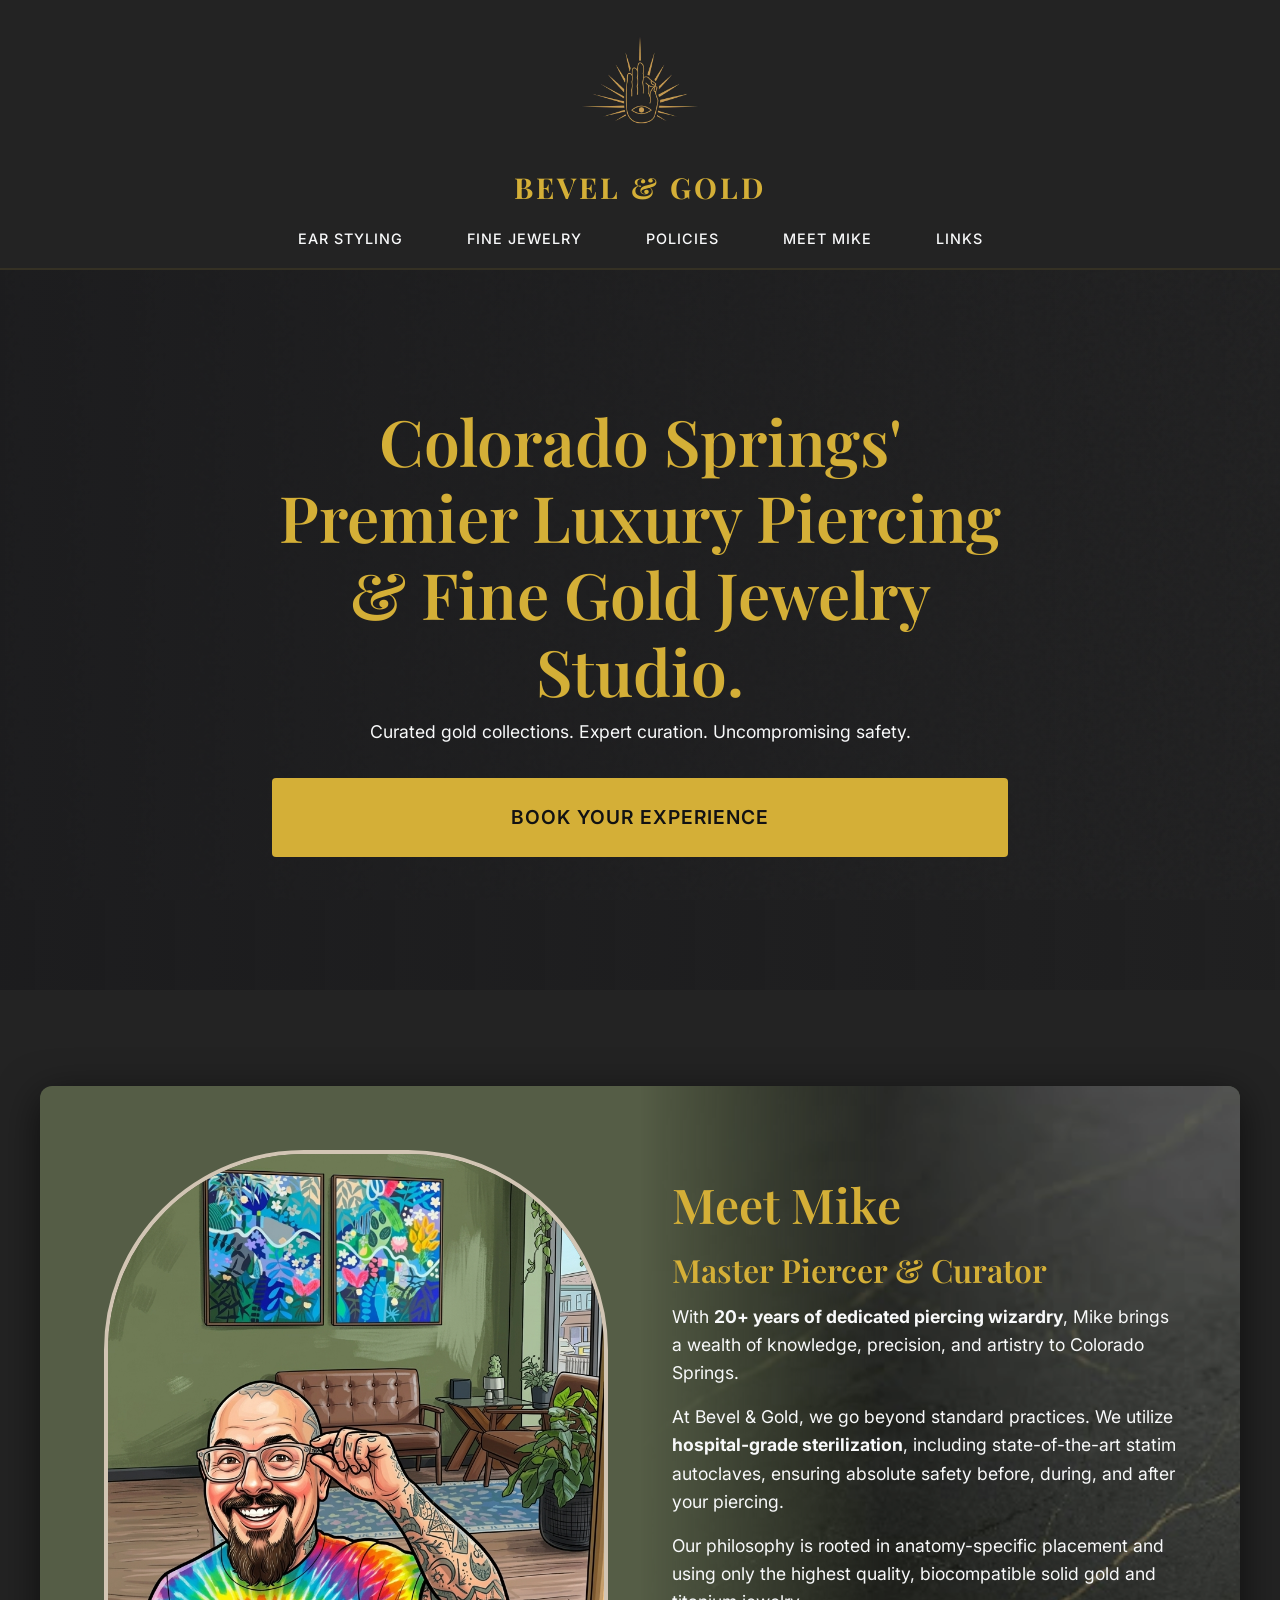
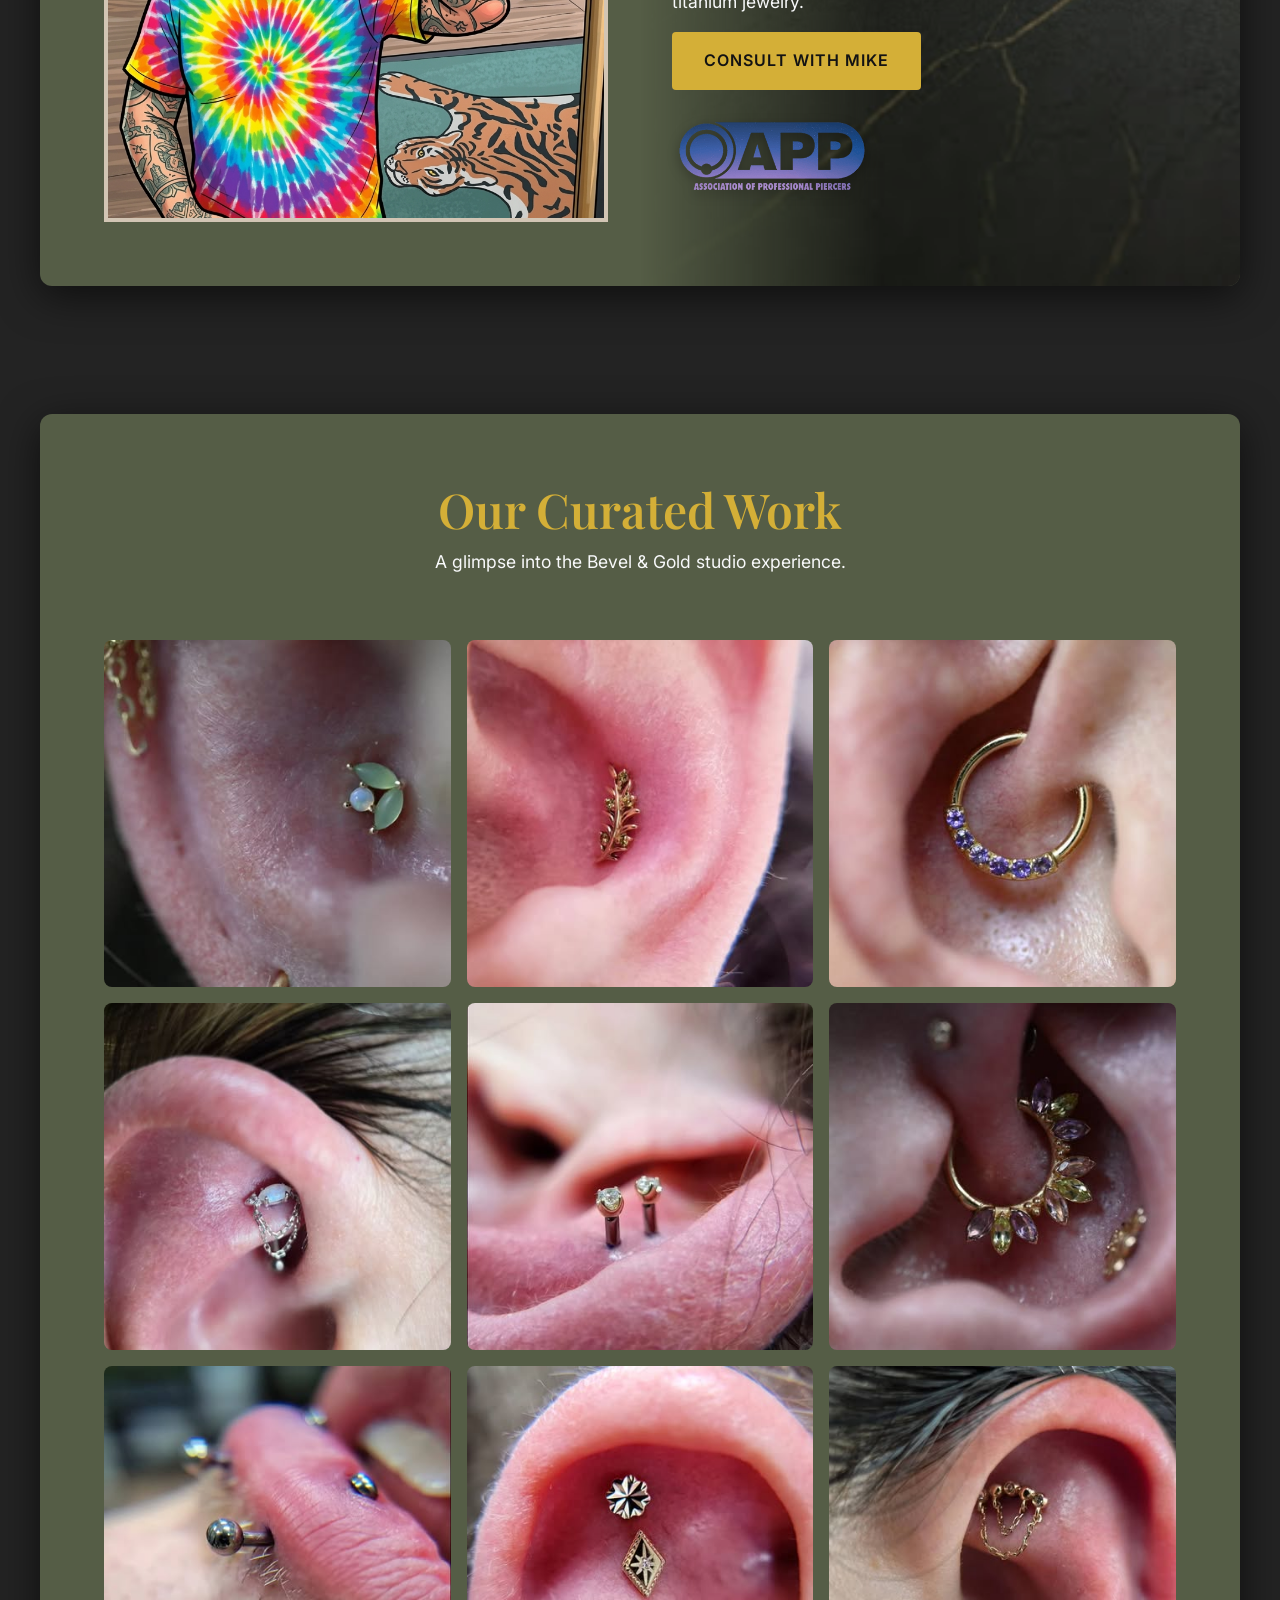
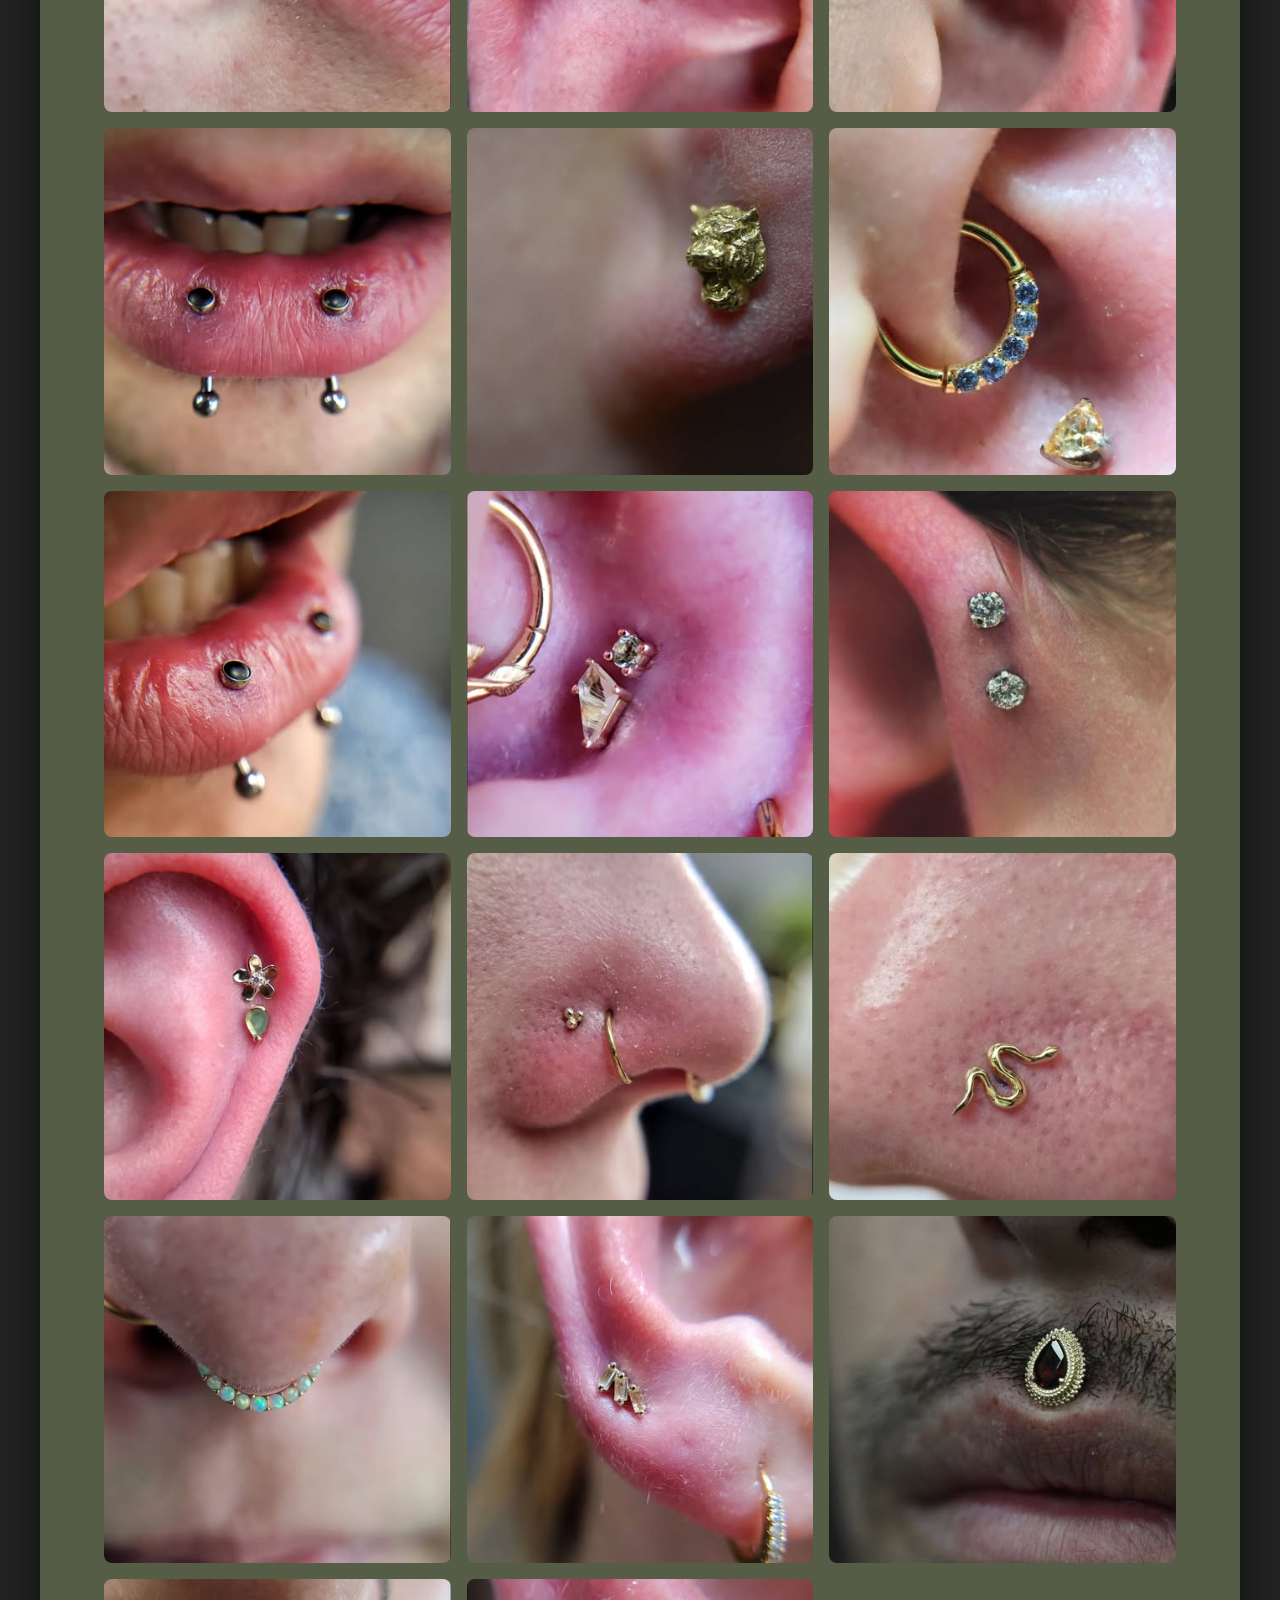
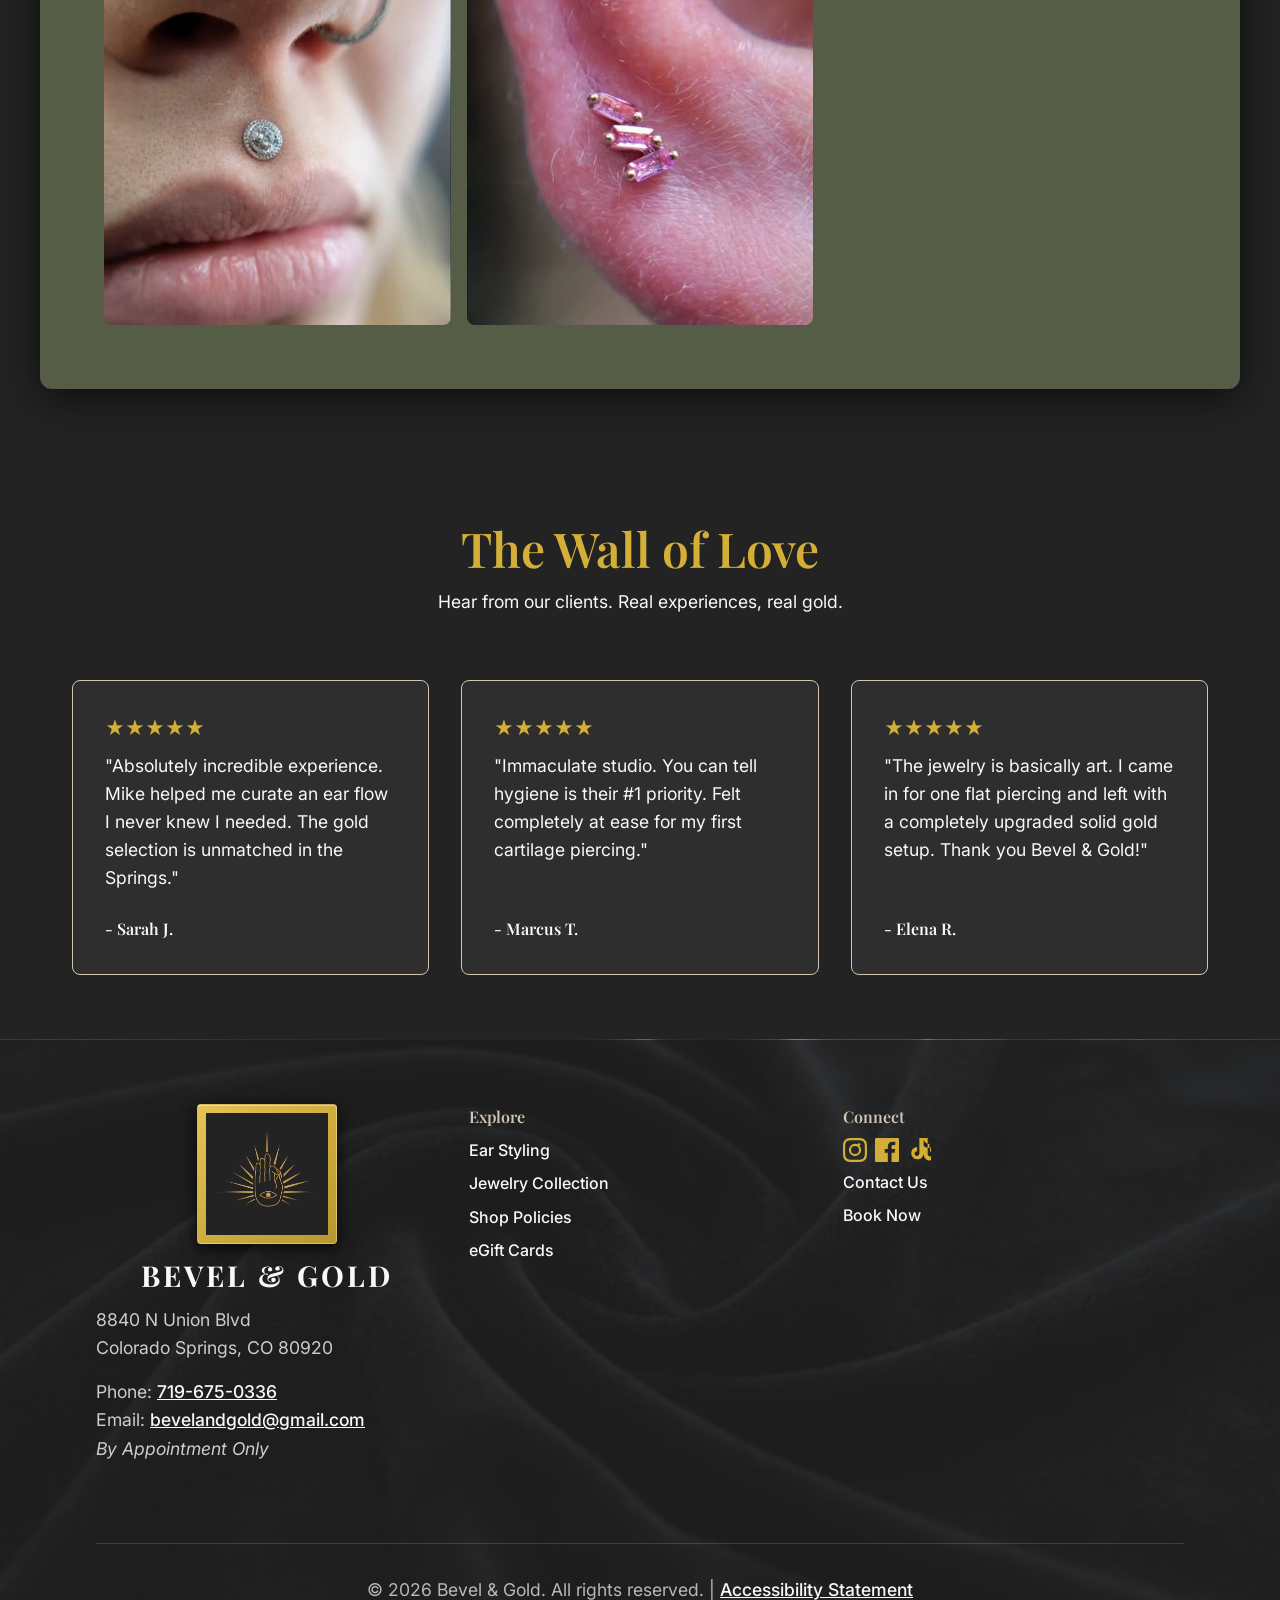
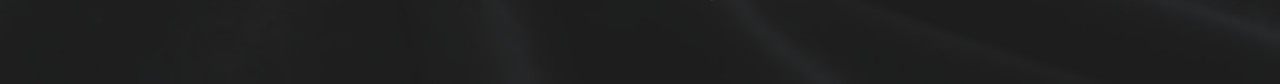
==== commit 4c835ed0: "fix(gallery): Remove old generic showcase mockups from the updated photo feed" ====
--- a/index.html
+++ b/index.html
@@ -226,15 +226,7 @@
                         <img src="./images/No_photo_description_available.jpg" alt="Bevel & Gold showcase jewelry"
                             loading="lazy">
                     </figure>
-                    <figure>
-                        <img src="./images/showcase-1.webp" alt="Bevel & Gold showcase jewelry 1" loading="lazy">
-                    </figure>
-                    <figure>
-                        <img src="./images/showcase-2.webp" alt="Bevel & Gold showcase jewelry 2" loading="lazy">
-                    </figure>
-                    <figure>
-                        <img src="./images/showcase-3.webp" alt="Bevel & Gold showcase jewelry 3" loading="lazy">
-                    </figure>
+
                 </div>
             </div>
         </section>
--- a/css/style.css
+++ b/css/style.css
@@ -69,11 +69,15 @@
 }
 
 main,
-header,
 footer,
 section {
   position: relative;
   z-index: 1;
+}
+
+header {
+  position: relative;
+  z-index: 9999;
 }
 
 h1,
@@ -89,15 +93,17 @@
 }
 
 h1 {
-  font-size: clamp(2.5rem, 5vw, 4rem);
+  font-size: clamp(2rem, 6vw, 4rem);
+  line-height: 1.2;
 }
 
 h2 {
-  font-size: clamp(2rem, 4vw, 3rem);
+  font-size: clamp(1.75rem, 5vw, 3rem);
+  line-height: 1.3;
 }
 
 h3 {
-  font-size: clamp(1.5rem, 3vw, 2rem);
+  font-size: clamp(1.25rem, 4vw, 2rem);
 }
 
 p {
@@ -369,6 +375,7 @@
   right: var(--spacing-lg);
   z-index: 100;
   box-shadow: 0 4px 20px rgba(0, 0, 0, 0.5);
+  transition: opacity 0.3s ease, pointer-events 0.3s ease;
 }
 
 /* Grid Layouts */
@@ -615,20 +622,21 @@
   .nav-links {
     position: fixed;
     top: 80px;
-    left: -100%;
+    left: 0;
+    transform: translateX(-100%);
     width: 100%;
     height: calc(100vh - 80px);
     background-color: var(--bg-primary);
     flex-direction: column;
     align-items: center;
     padding-top: var(--spacing-xl);
-    transition: left 0.3s ease;
+    transition: transform 0.3s ease;
     overflow-y: auto;
     z-index: 2000;
   }
 
   .nav-links.active {
-    left: 0;
+    transform: translateX(0);
   }
 
   .menu-toggle {
@@ -647,10 +655,14 @@
   }
 
   .sticky-cta {
-    bottom: var(--spacing-md);
-    right: 50%;
-    transform: translateX(50%);
-    width: 90%;
+    bottom: 0;
+    right: 0;
+    transform: none;
+    width: 100%;
     text-align: center;
+    border-radius: 0;
+    padding: 1rem;
+    font-size: 1rem;
+    z-index: 9000;
   }
 }
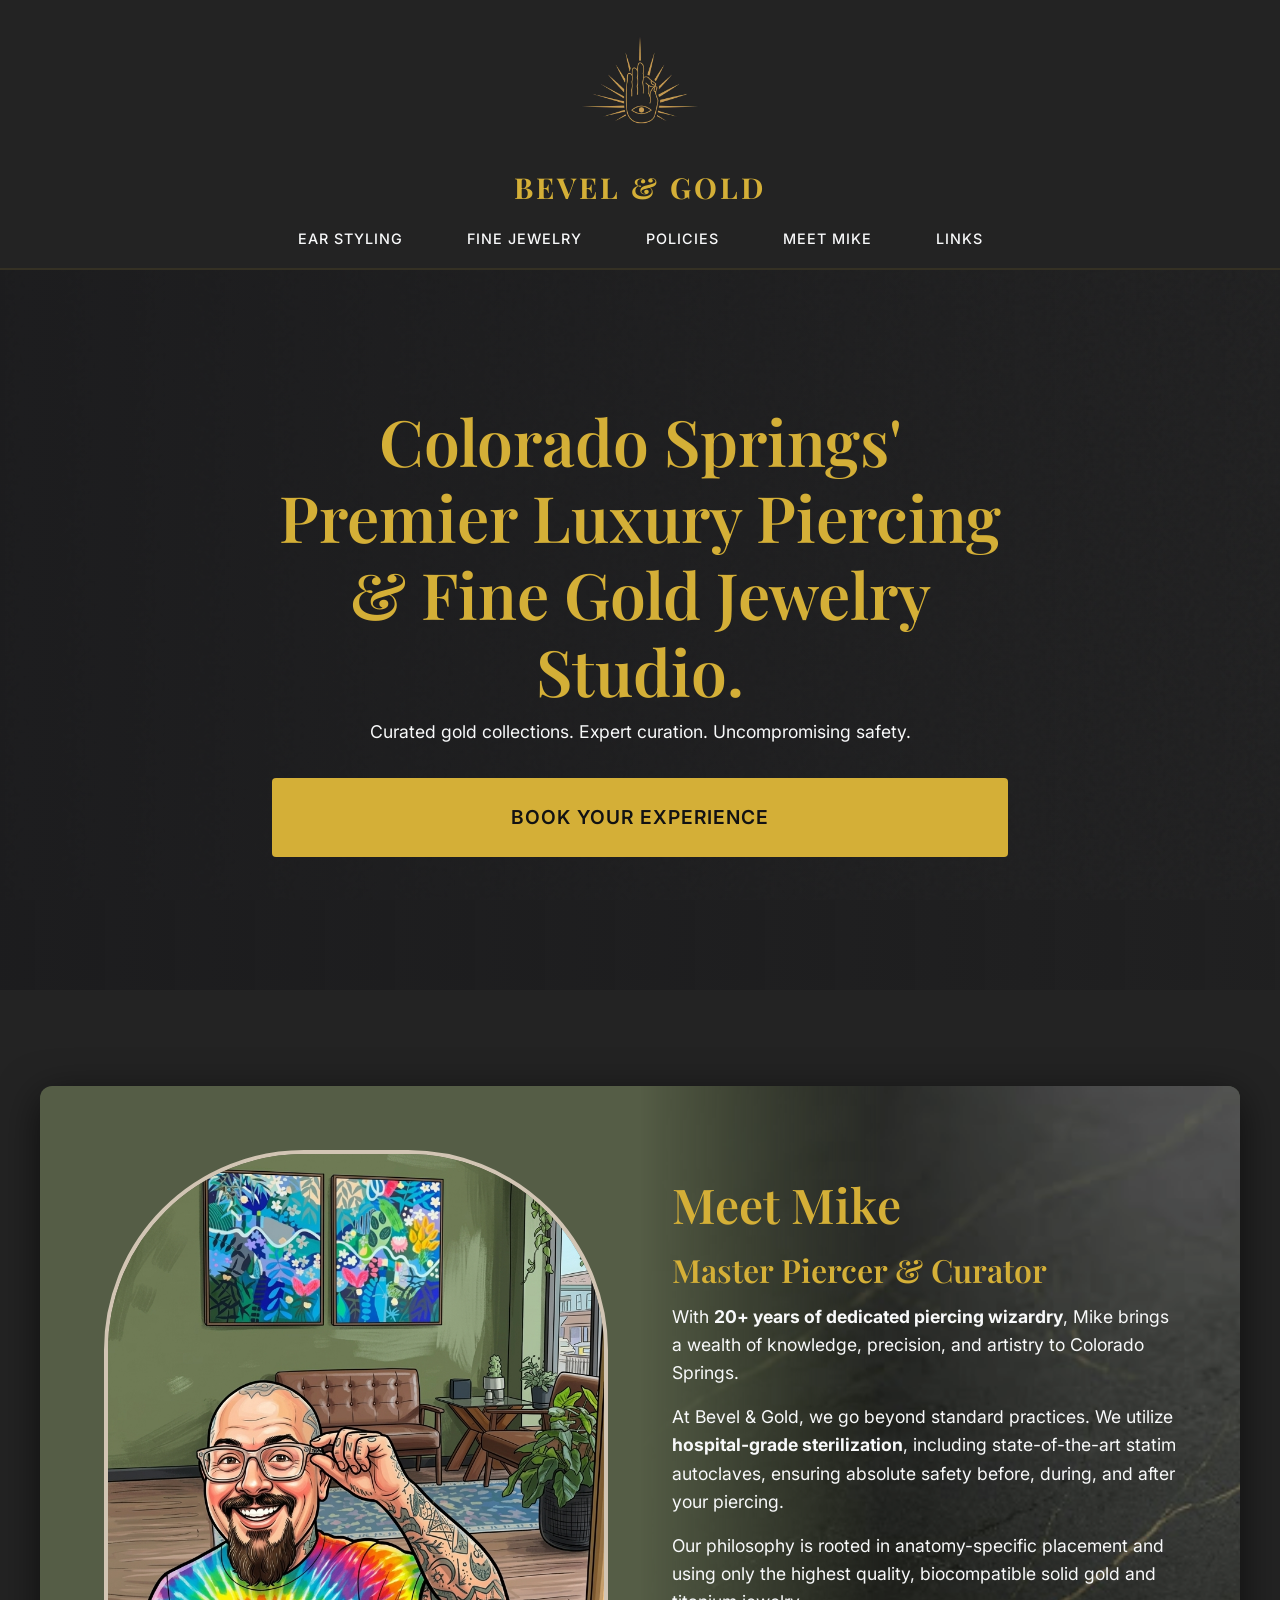
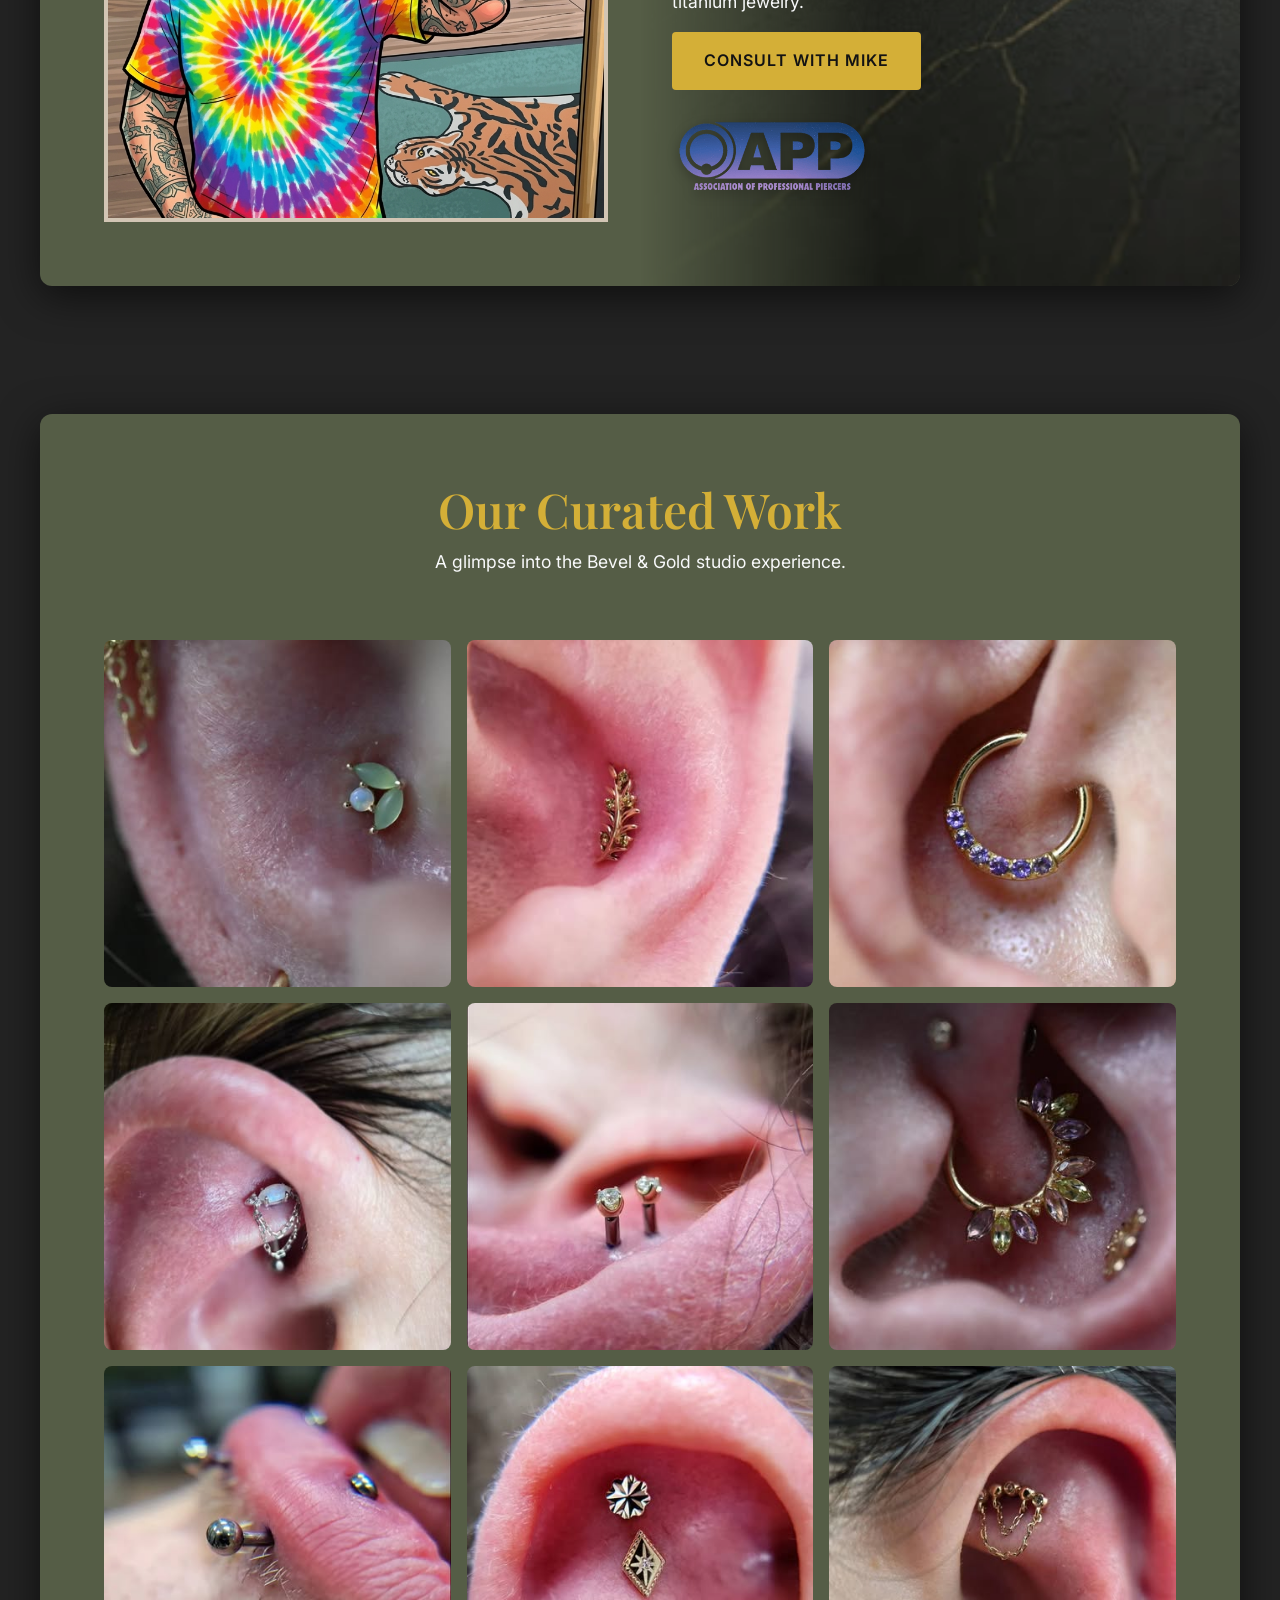
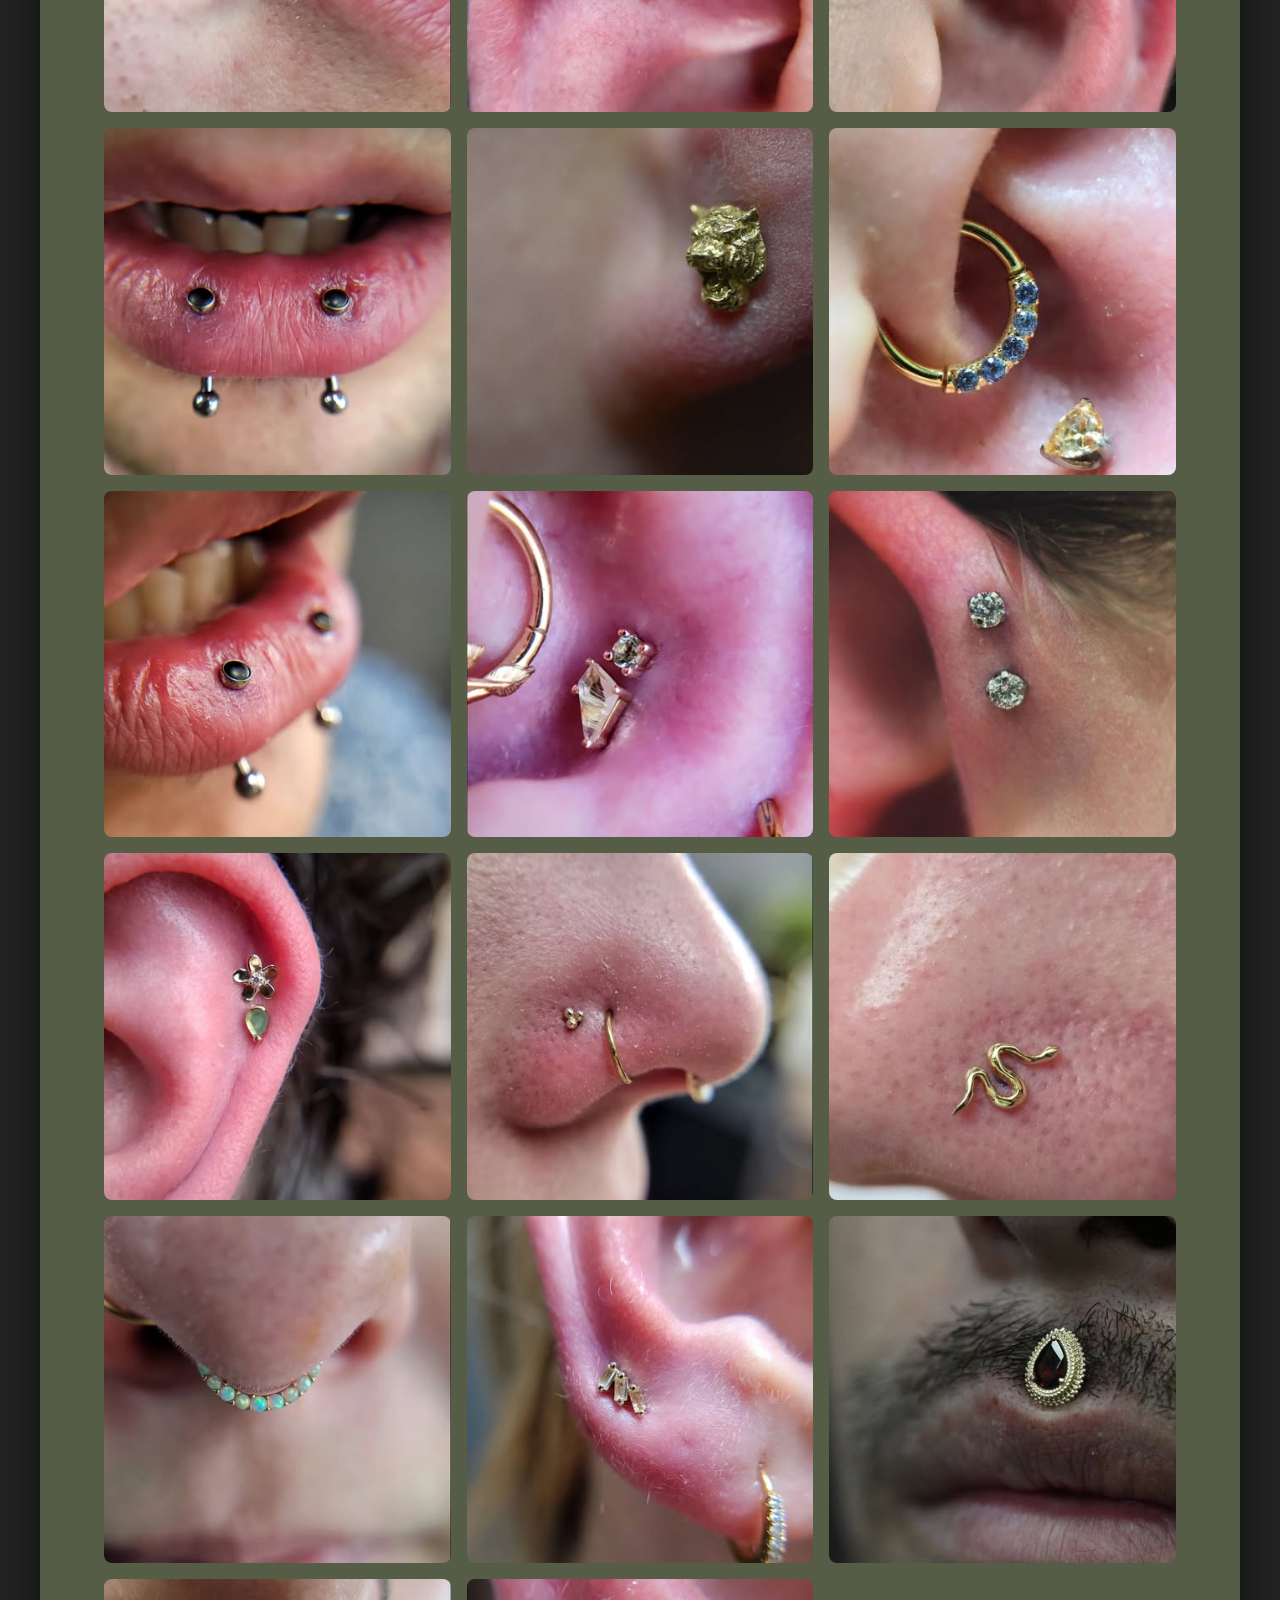
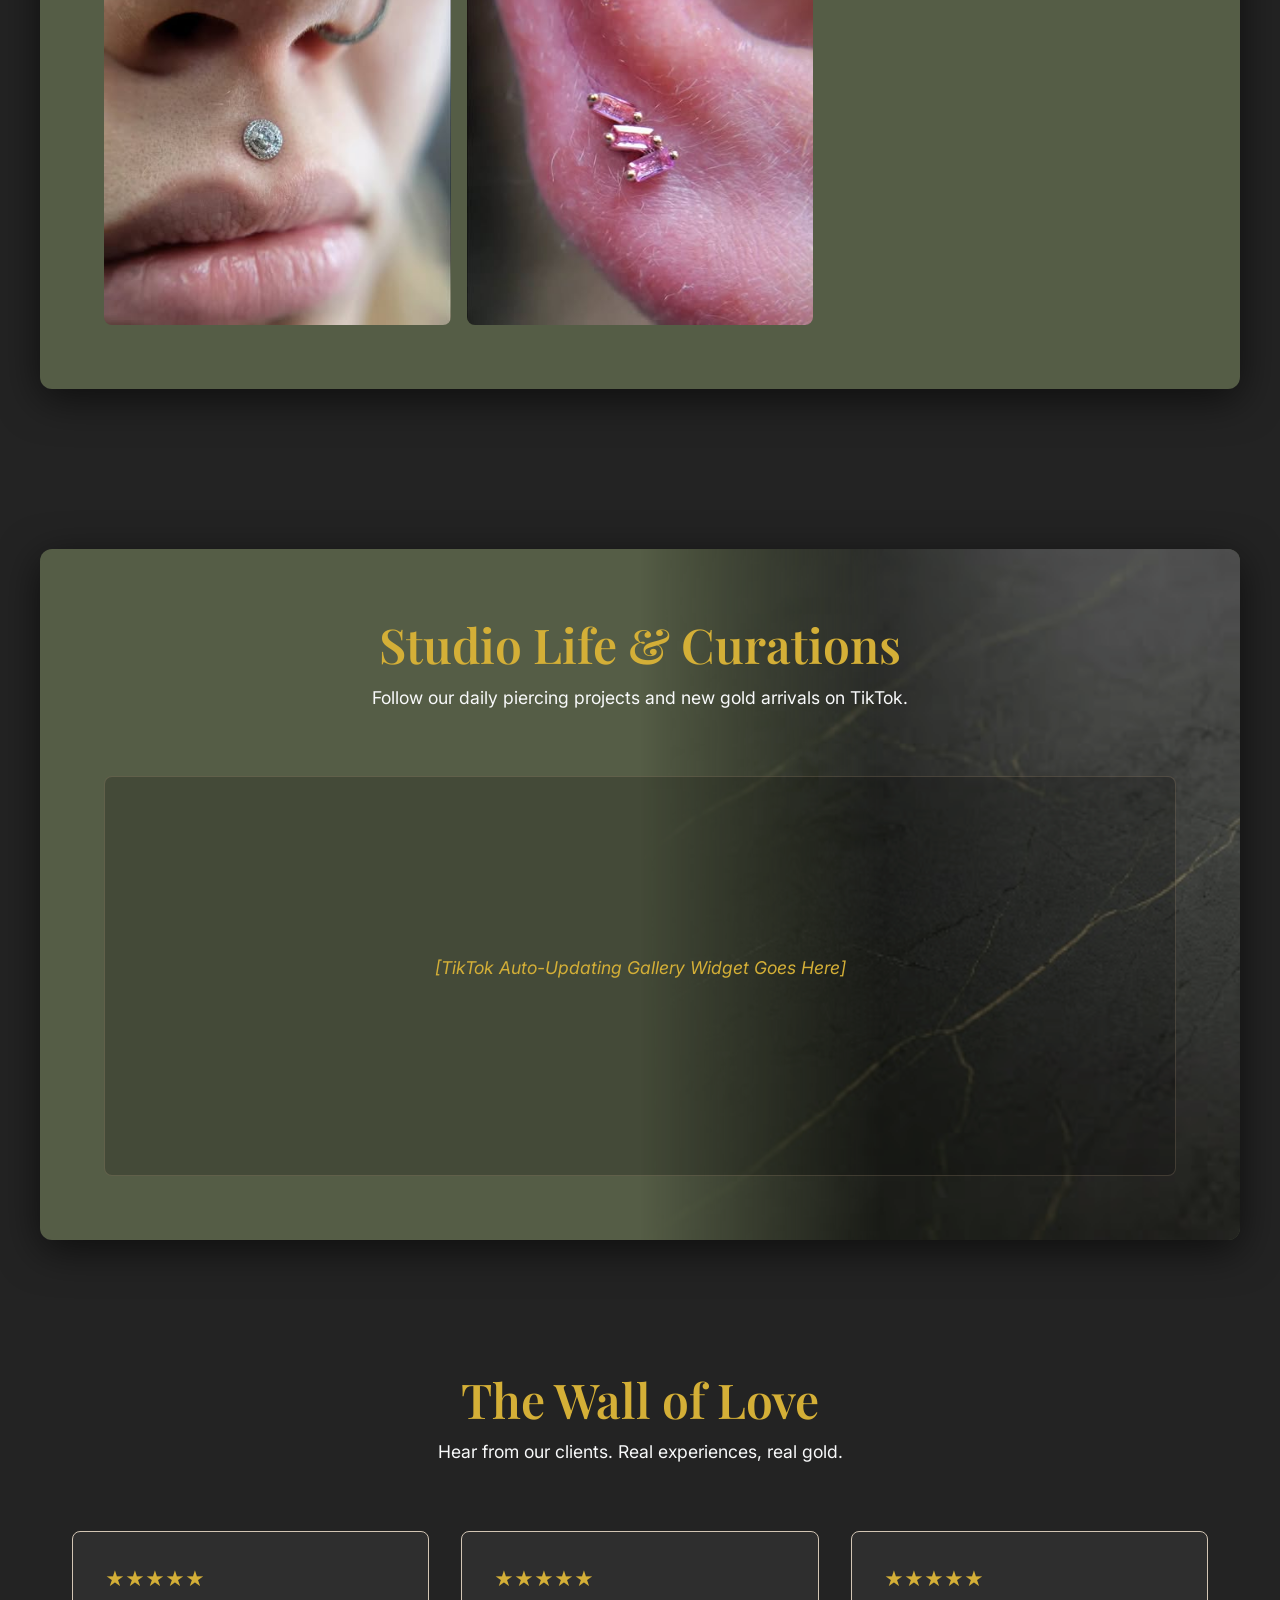
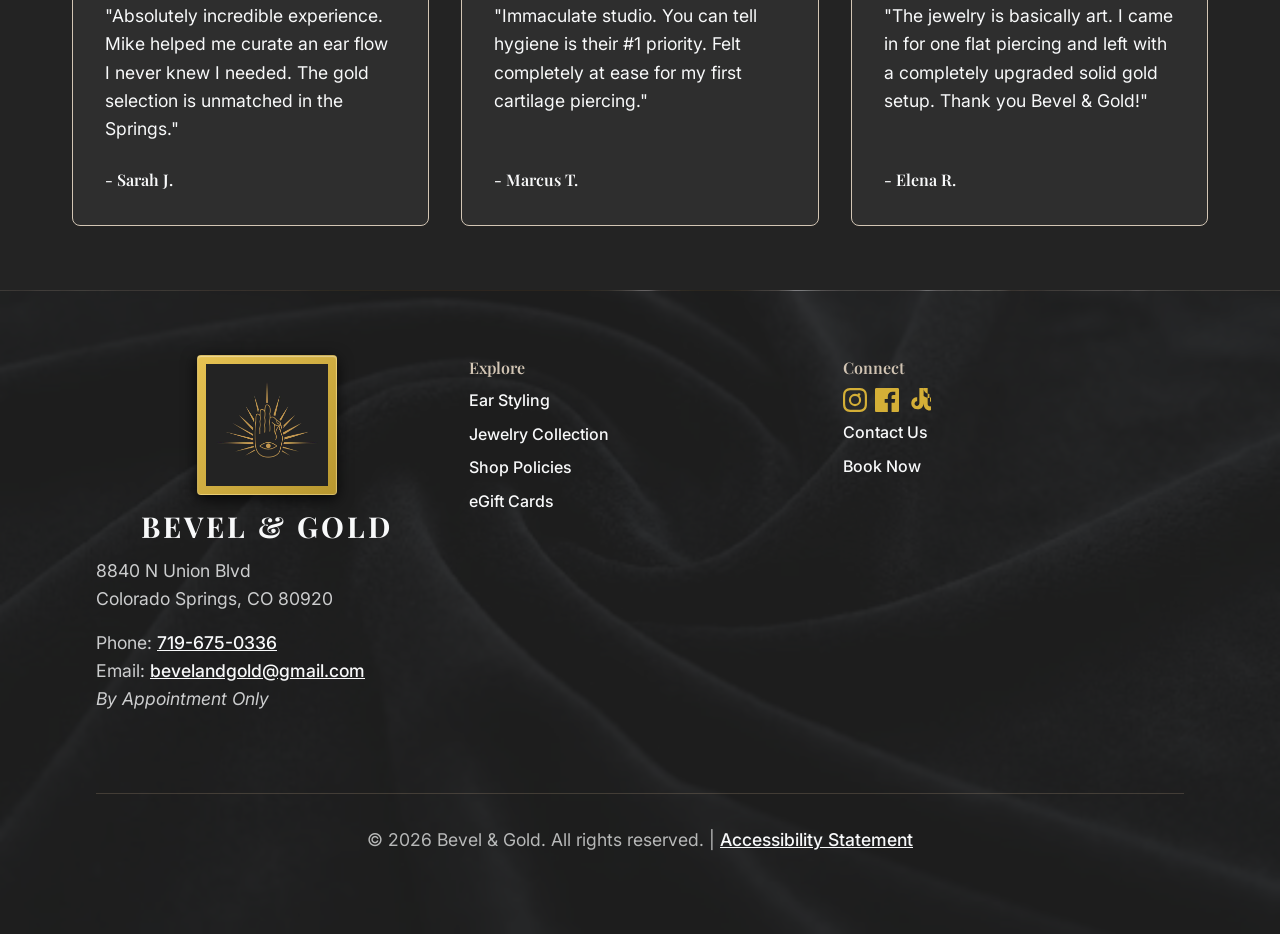
==== commit 8add29e2: "feat: Add gold jewelry placeholder mockups and TikTok feed widget section" ====
--- a/index.html
+++ b/index.html
@@ -227,6 +227,26 @@
                             loading="lazy">
                     </figure>
 
+                </div>
+            </div>
+        </section>
+
+        <!-- TikTok Auto-Updating Gallery -->
+        <section id="tiktok-gallery" class="section" aria-labelledby="tiktok-heading">
+            <div class="container luxury-card moody-transition"
+                style="padding: var(--spacing-xl); margin-top: var(--spacing-lg);">
+                <div style="text-align: center; margin-bottom: var(--spacing-xl);">
+                    <h2 id="tiktok-heading">Studio Life & Curations</h2>
+                    <p>Follow our daily piercing projects and new gold arrivals on TikTok.</p>
+                </div>
+
+                <!-- Elfsight TikTok Feed Widget Placeholder -->
+                <!-- To activate: Get your free widget ID from elfsight.com and replace the ID below -->
+                <script src="https://static.elfsight.com/platform/platform.js" data-use-service-core defer></script>
+                <div class="elfsight-app-56455-placeholder"
+                    style="min-height: 400px; display: flex; align-items: center; justify-content: center; border: 1px solid rgba(216,184,152,0.2); border-radius: var(--radius-md); background: rgba(0,0,0,0.2);">
+                    <p style="color: var(--accent-gold); font-style: italic;">[TikTok Auto-Updating Gallery Widget Goes
+                        Here]</p>
                 </div>
             </div>
         </section>
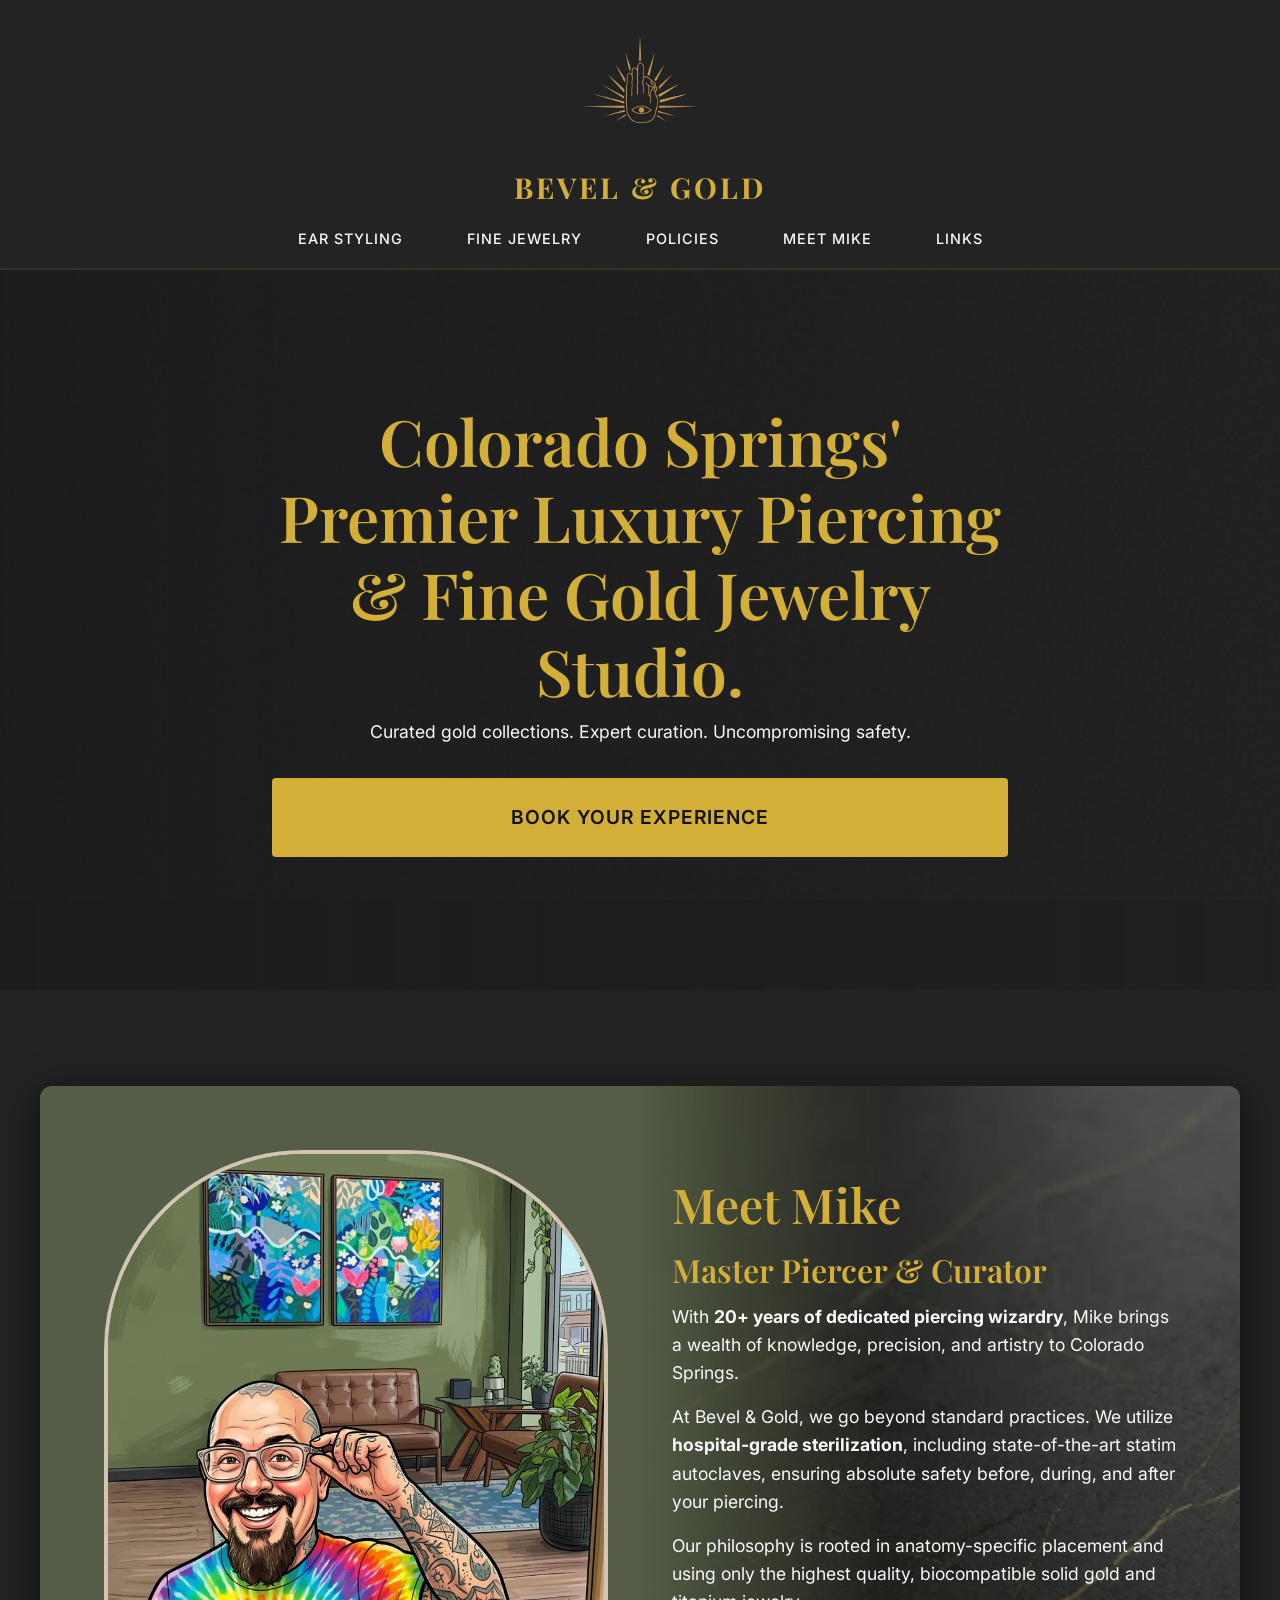
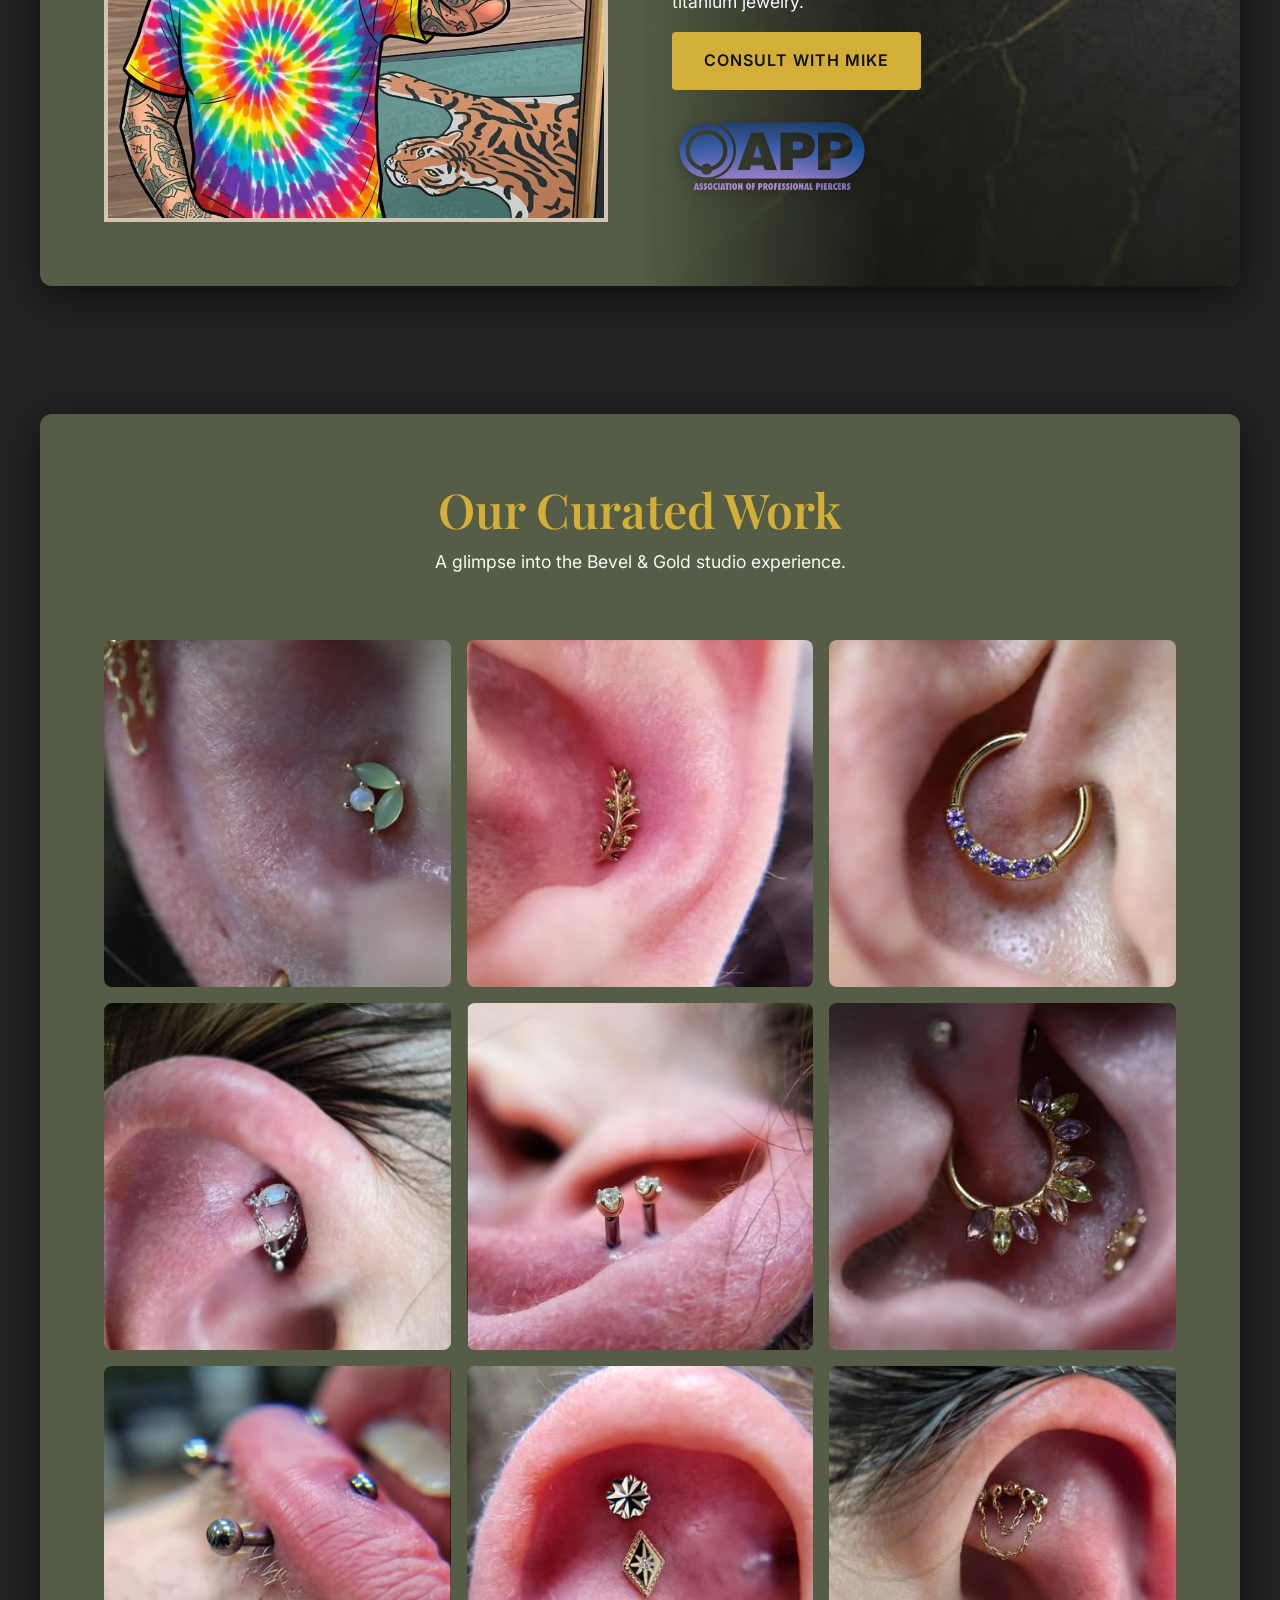
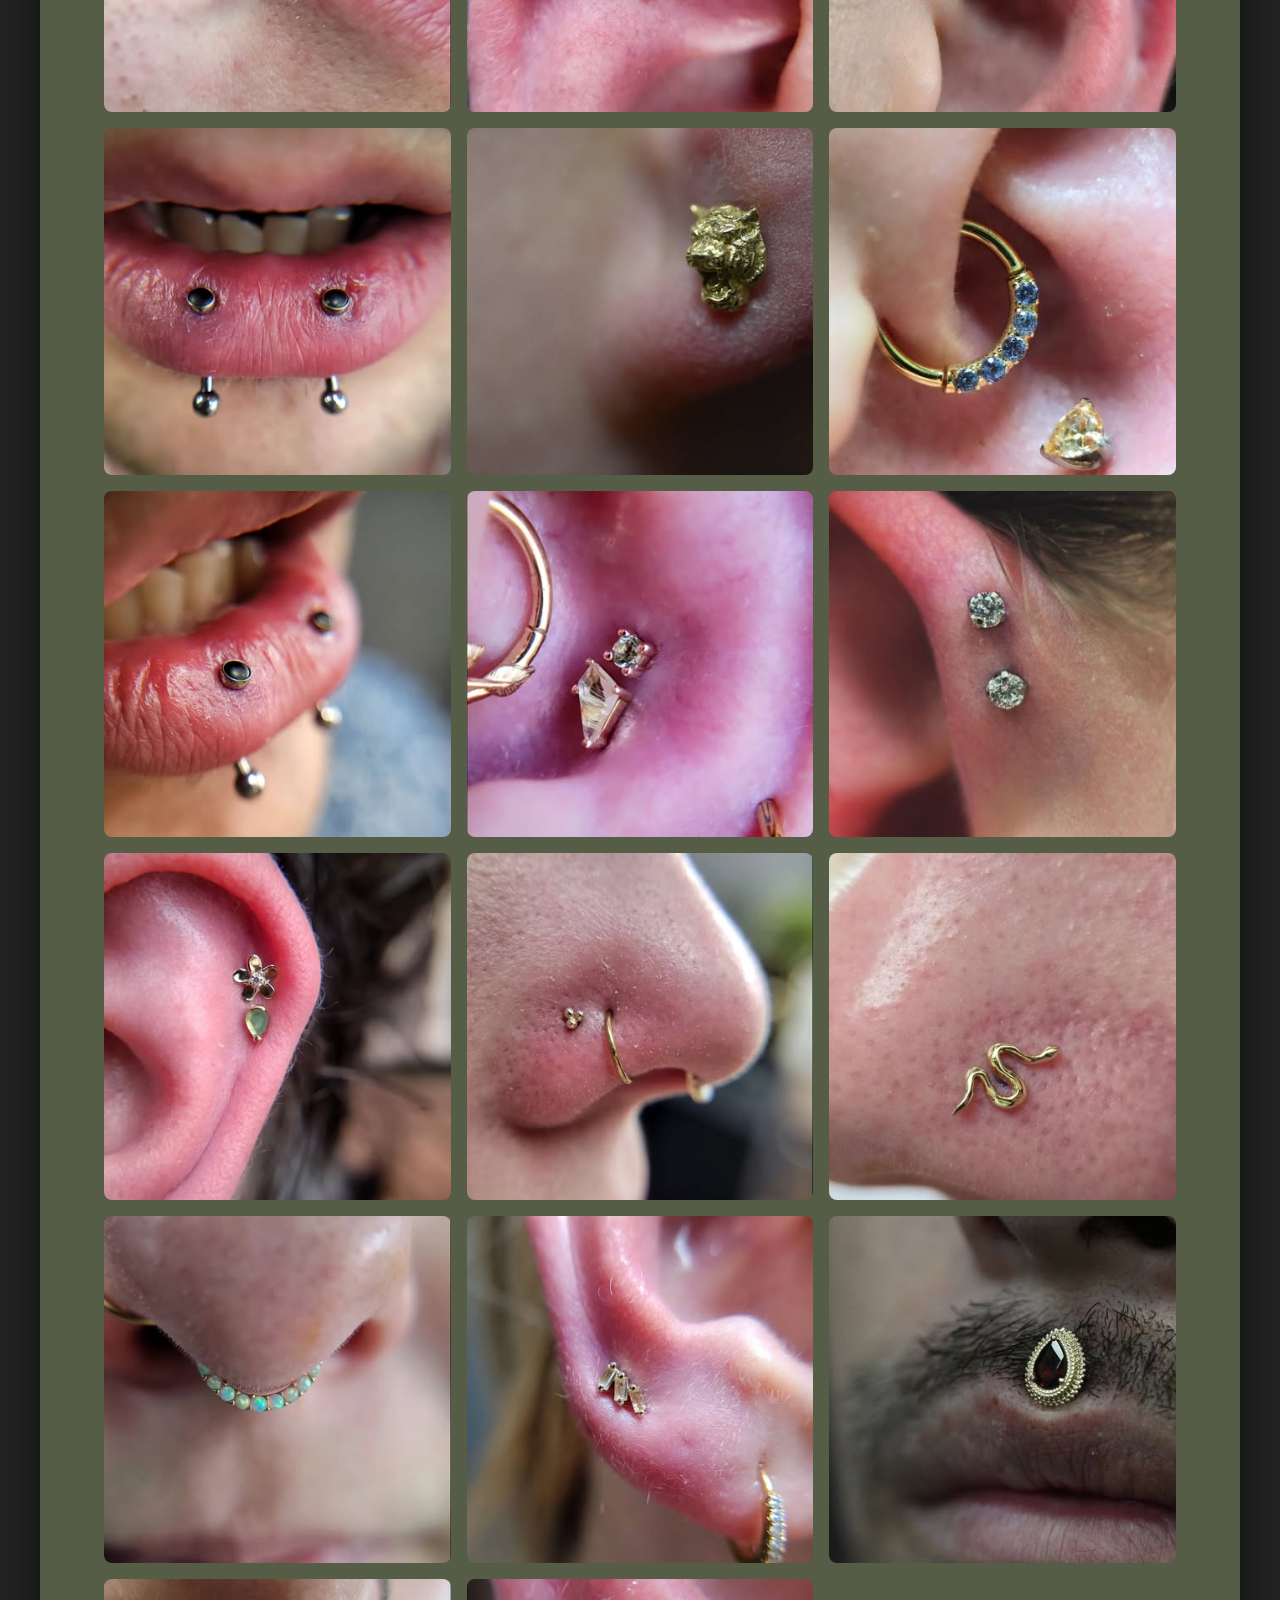
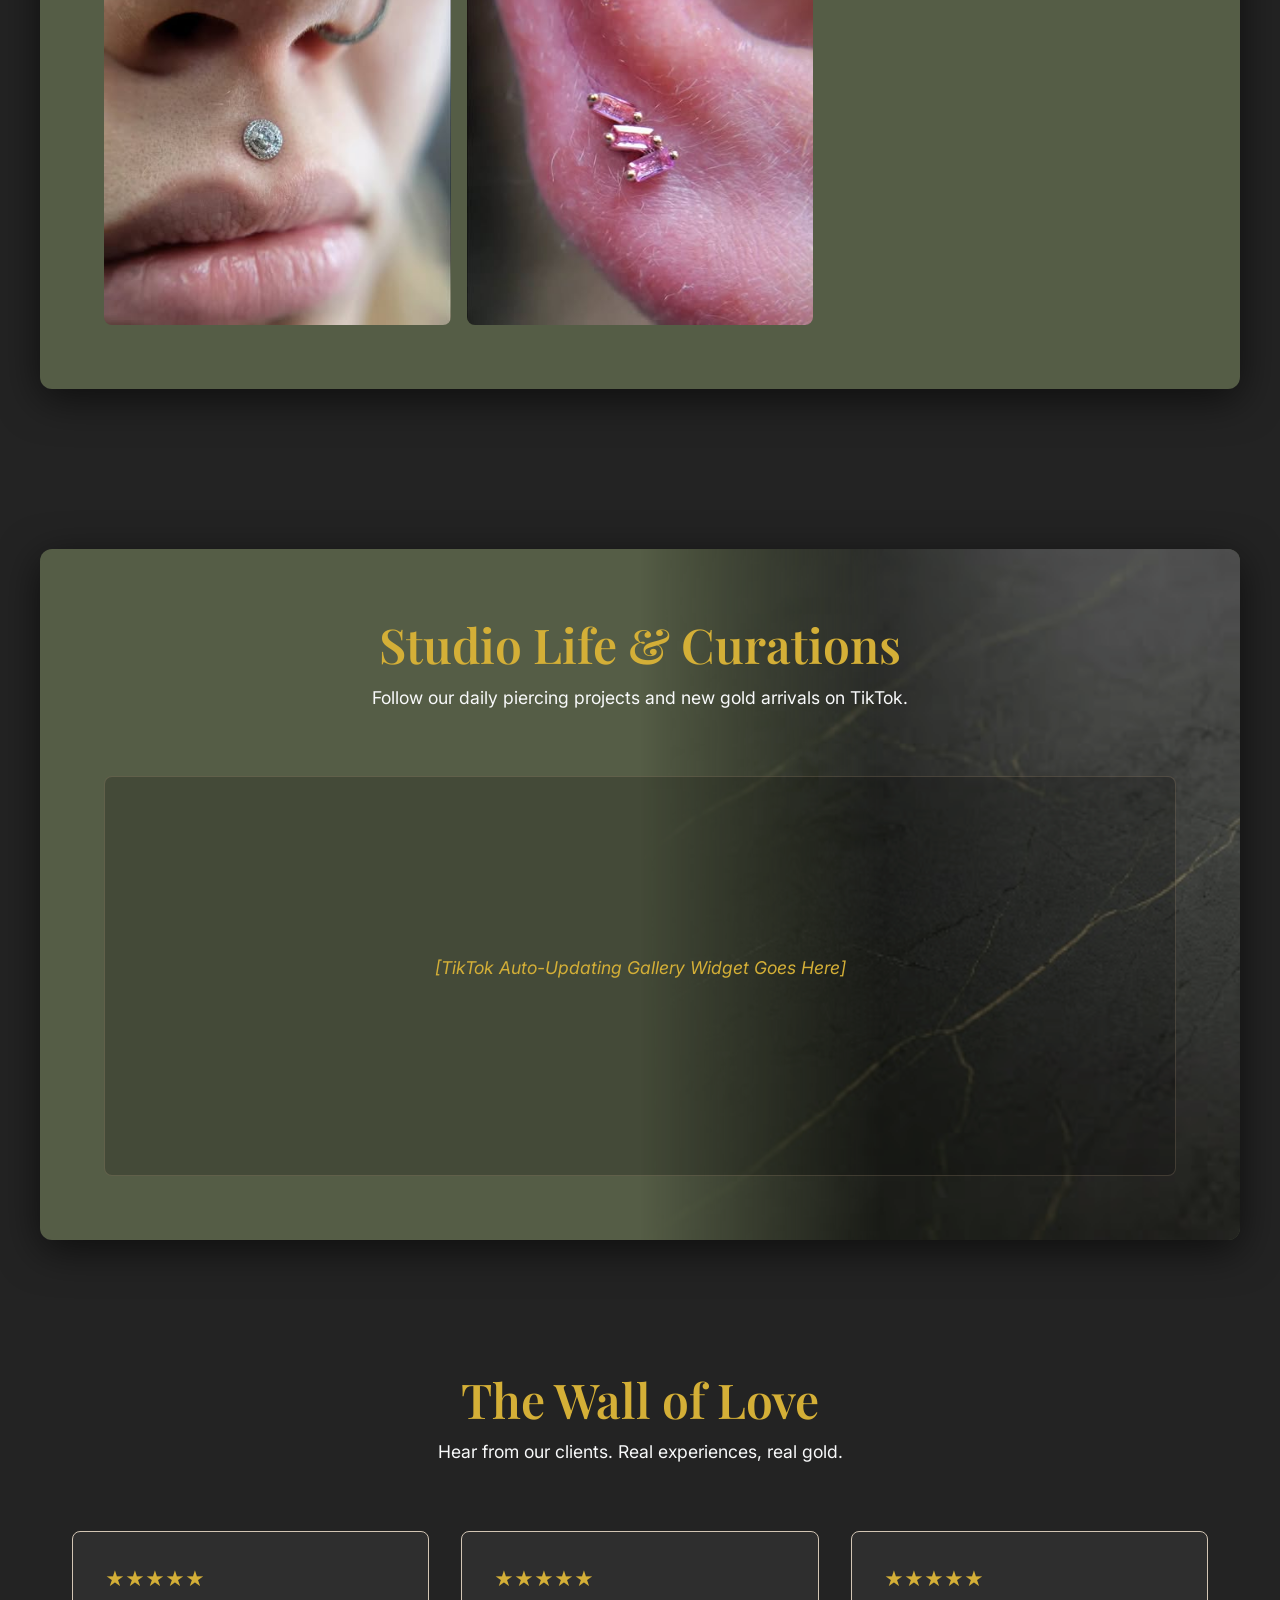
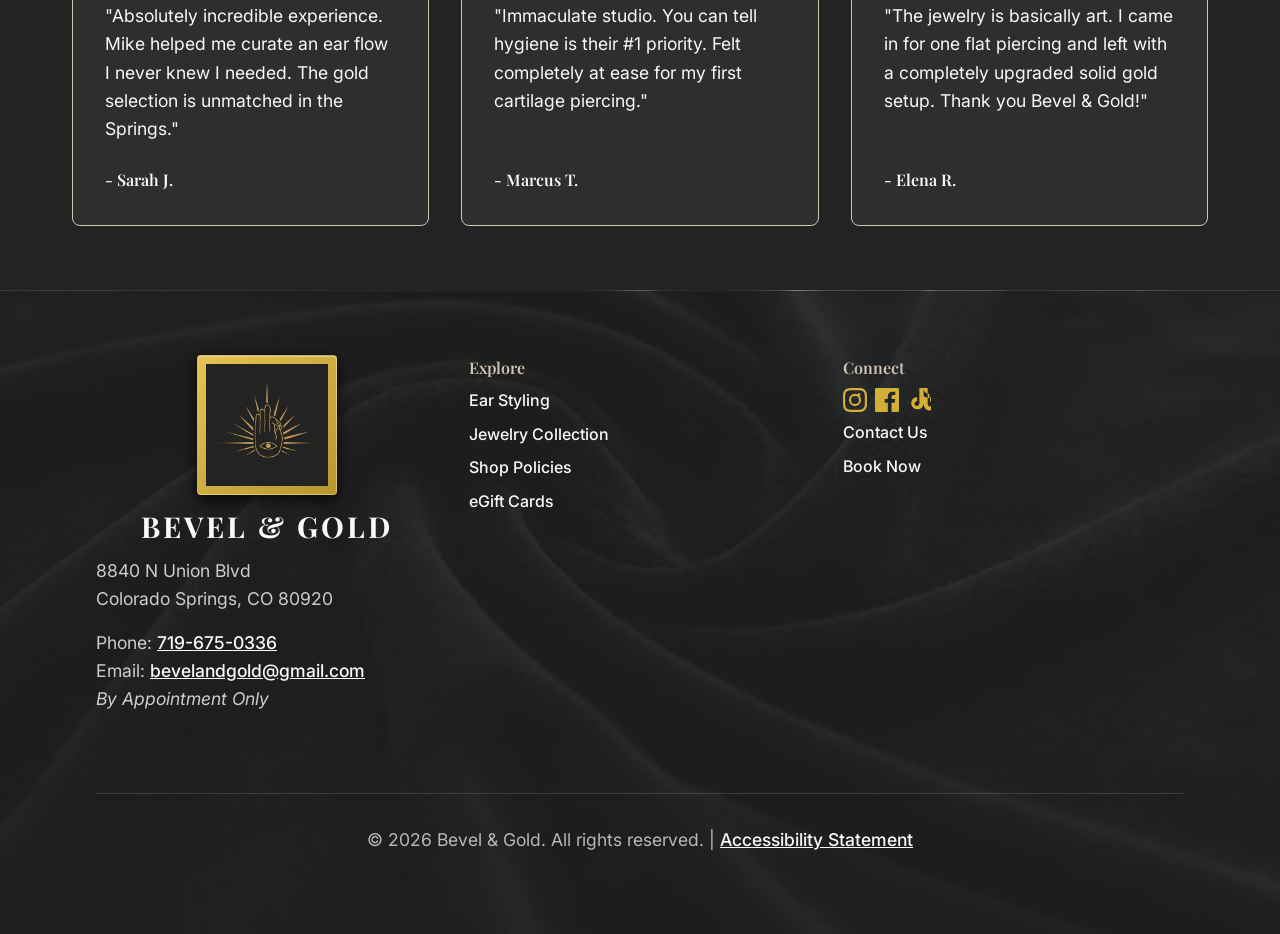
==== commit 18c58053: "perf: Optimize and compress images to modern WebP format for 35+ point lighthouse boost" ====
--- a/index.html
+++ b/index.html
@@ -12,7 +12,7 @@
     <meta property="og:title" content="Bevel & Gold | Luxury Piercing & Fine Jewelry in Colorado Springs">
     <meta property="og:description"
         content="Colorado Springs' premier luxury piercing and fine gold jewelry studio. Experience 20+ years of expertise and hospital-grade sterilization.">
-    <meta property="og:image" content="https://www.bevelandgold.com/images/logo.png">
+    <meta property="og:image" content="https://www.bevelandgold.com/images/logo.webp">
     <meta property="og:url" content="https://www.bevelandgold.com/">
     <meta property="og:type" content="website">
     <meta property="og:site_name" content="Bevel & Gold">
@@ -77,7 +77,7 @@
     <header>
         <nav class="navbar" aria-label="Main Navigation">
             <a href="index.html" class="nav-brand" aria-label="Bevel & Gold Home">
-                <img src="images/logo.png" alt="Bevel & Gold Logo - Eye in Hand" class="site-logo">
+                <img src="images/logo.webp" alt="Bevel & Gold Logo - Eye in Hand" class="site-logo">
                 Bevel & Gold
             </a>
             <button class="menu-toggle" id="menu-toggle" aria-expanded="false" aria-controls="nav-links"
@@ -122,8 +122,8 @@
                 <div class="grid-2">
                     <div class="meet-image-container">
                         <!-- Arch Mask Image -->
-                        <img src="images/mike-portrait.jpg" alt="Portrait of Mike, Master Piercer at Bevel & Gold"
-                            class="arch-mask" width="600" height="800">
+                        <img src="images/mike-portrait.webp" alt="Portrait of Mike, Master Piercer at Bevel & Gold"
+                            class="arch-mask" width="600" height="800" loading="lazy">
                     </div>
                     <div class="meet-text-container">
                         <h2 id="meet-heading">Meet Mike</h2>
@@ -295,7 +295,7 @@
                 <div>
                     <a href="index.html" class="nav-brand" aria-label="Bevel & Gold Home"
                         style="margin-bottom: var(--spacing-sm);">
-                        <img src="images/logo.png" alt="Bevel & Gold Logo" class="site-logo">
+                        <img src="images/logo.webp" alt="Bevel & Gold Logo" class="site-logo">
                         <span style="color: var(--text-primary);">Bevel & Gold</span>
                     </a>
                     <p style="color: rgba(248, 249, 250, 0.8);">8840 N Union Blvd<br>Colorado Springs, CO 80920</p>
--- a/css/style.css
+++ b/css/style.css
@@ -527,7 +527,7 @@
 }
 
 .footer-moody {
-  background-image: url('../images/espresso-tufting.jpg');
+  background-image: url('../images/espresso-tufting.webp');
   background-size: cover;
   background-position: center bottom;
   background-color: var(--bg-primary);
@@ -567,7 +567,7 @@
   padding: var(--spacing-lg);
   text-align: center;
   /* Mood Leather Tufting */
-  background-image: url('../images/espresso-tufting.jpg');
+  background-image: url('../images/espresso-tufting.webp');
   background-size: cover;
   background-position: center;
   background-attachment: fixed;
